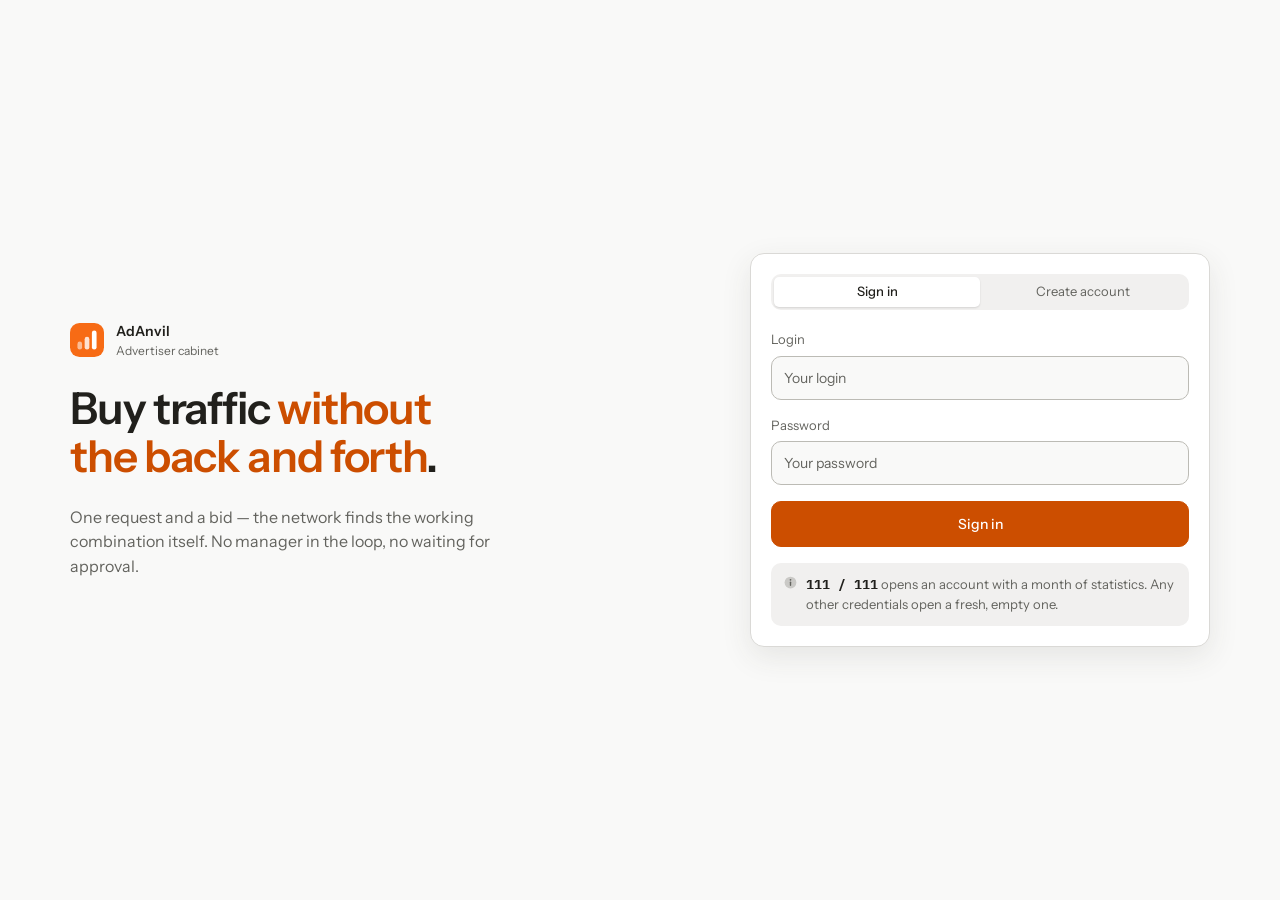
==== index.html @ 95607983 "Stop stored state from swallowing newly added fields The name inputs rendered the literal string "un" ====
<!doctype html>
<html lang="en">
<head>
  <meta charset="utf-8">
  <meta name="viewport" content="width=device-width, initial-scale=1">
  <title>AdAnvil — Advertiser Dashboard</title>
  <meta name="description" content="AdAnvil advertiser dashboard — campaigns, statistics and placements in one place.">
  <link rel="icon" href="favicon.svg?v=3" type="image/svg+xml">
  <meta name="theme-color" content="#f76b15">
  <meta property="og:type" content="website">
  <meta property="og:title" content="AdAnvil — Advertiser">
  <meta property="og:description" content="One request, the whole network: campaigns, statistics and placements in one cabinet.">
  <meta property="og:url" content="https://hakonprogram.github.io/new-network-cabinet/">
  <meta name="twitter:card" content="summary">
  <link rel="preconnect" href="https://fonts.googleapis.com">
  <link rel="preconnect" href="https://fonts.gstatic.com" crossorigin>
  <link rel="stylesheet" href="https://fonts.googleapis.com/css2?family=Instrument+Sans:wght@400;500;600;700&family=IBM+Plex+Mono:wght@400;500&display=swap">
  <link rel="stylesheet" href="styles.css?v=57">
<script>
    /* Тема до первой отрисовки, чтобы не мигало. */
    (function () {
      var t = null;
      try { t = localStorage.getItem('nn-theme'); } catch (e) {}
      if (!t) t = window.matchMedia('(prefers-color-scheme: light)').matches ? 'light' : 'dark';
      document.documentElement.setAttribute('data-theme', t);
    })();
  </script>
</head>
<body>
  <div id="app" class="app"></div>
  <div class="toasts" id="toasts"></div>

  <script src="js/ui.js?v=57"></script>
  <script src="js/data.js?v=57"></script>
  <script src="js/store.js?v=57"></script>
  <script src="js/api.js?v=57"></script>
  <script src="js/screens/auth.js?v=57"></script>
  <script src="js/screens/welcome.js?v=57"></script>
  <script src="js/screens/campaigns.js?v=57"></script>
  <script src="js/screens/new-campaign.js?v=57"></script>
  <script src="js/screens/stats.js?v=57"></script>
  <script src="js/screens/zones.js?v=57"></script>
  <script src="js/screens/volumes.js?v=57"></script>
  <script src="js/screens/payments.js?v=57"></script>
  <script src="js/screens/profile.js?v=57"></script>
  <script src="js/screens/postback.js?v=57"></script>
  <script src="js/screens/notifications.js?v=57"></script>
  <script src="js/app.js?v=57"></script>
</body>
</html>
---- styles.css ----
/* ═══════════════════════════════════════════════════════════
   AdAnvil — advertiser console
   Design tokens: одна шкала кегля, один шаг отступов, две темы.
   Правила: без капса, без разрядки, цифры табличные в том же
   шрифте, что и текст; моноширинный — только для ID и кода.
   ═══════════════════════════════════════════════════════════ */

:root {
  /* тип: 6 ступеней, ничего между */
  --fs-1:12px; --fs-2:13px; --fs-3:14px; --fs-4:16px; --fs-5:20px; --fs-6:28px;
  --lh-tight:1.25; --lh:1.5;
  /* отступы: шаг 4 */
  --s1:4px; --s2:8px; --s3:12px; --s4:16px; --s5:20px; --s6:24px; --s7:32px; --s8:40px;
  --r:14px; --r-sm:10px;
  --sans:"Instrument Sans",-apple-system,BlinkMacSystemFont,"Segoe UI",Roboto,sans-serif;
  --mono:"IBM Plex Mono",ui-monospace,Menlo,monospace;
  --ctrl:38px; --ctrl-lg:44px; --row:58px;
}

/* ── тёмная тема (по умолчанию) ── */
:root, :root[data-theme="dark"] {
  --bg:#111110; --surface:#191918; --surface-2:#222221; --surface-3:#2a2a28;
  --border:#3b3a37; --border-strong:#62605b;
  --text:#eeeeec; --text-2:#b5b3ad; --text-3:#b5b3ad;
  --accent:#ffa057; --accent-hover:#ffe0c2; --accent-soft:#331e0b; --accent-line:#7e451d;
  --accent-solid:#f76b15; --on-accent:#111110;
  --pos:#71d083; --neg:#ff9592; --warn:#ffca16; --info:#70b8ff;
  --pos-soft:#1b2a1e; --neg-soft:#3b1219; --warn-soft:#302008;
  --shadow:0 10px 30px rgba(0,0,0,0.45);
  color-scheme: dark;
}
/* ── светлая тема ── */
:root[data-theme="light"] {
  --bg:#f9f9f8; --surface:#ffffff; --surface-2:#f1f0ef; --surface-3:#e9e8e6;
  --border:#dad9d6; --border-strong:#bcbbb5;
  --text:#21201c; --text-2:#63635e; --text-3:#63635e;
  --accent:#cc4e00; --accent-hover:#582d1d; --accent-soft:#ffefd6; --accent-line:#f5ae73;
  --accent-solid:#f76b15; --on-accent:#ffffff;
  --pos:#2a7e3b; --neg:#ce2c31; --warn:#ab6400; --info:#0d74ce;
  --pos-soft:#e9f6e9; --neg-soft:#feebec; --warn-soft:#fff7c2;
  --shadow:0 10px 30px rgba(60,56,48,0.10);
  color-scheme: light;
}

* { box-sizing:border-box; }
html, body { height:100%; }
body { margin:0; background:var(--bg); color:var(--text); font-family:var(--sans);
  font-size:var(--fs-3); line-height:var(--lh); -webkit-font-smoothing:antialiased; }
a { color:var(--accent); text-decoration:none; }
a:hover { color:var(--accent-hover); }
button, input, textarea { font-family:inherit; font-size:inherit; }
/* цифры — тем же шрифтом, только табличные: строки не «прыгают» */
.num, .cell, .stat .v, .kpi-val, .bal-val, .hero-v, .chart-tot, .term-v, .seg-n, .th, .mprice b {
  font-variant-numeric:tabular-nums; }
.mono { font-family:var(--mono); font-size:0.95em; }
.muted { color:var(--text-3); }
.w { font-weight:600; }
.r { text-align:right; }
::-webkit-scrollbar { width:10px; height:10px; }
::-webkit-scrollbar-thumb { background:var(--border-strong); border-radius:5px; }
::-webkit-scrollbar-track { background:transparent; }
::selection { background:var(--accent-soft); }

/* ── каркас ── */
.app { display:flex; min-height:100vh; }
.side { width:224px; flex:0 0 224px; background:var(--surface); border-right:1px solid var(--border);
  padding:var(--s5) 0; }
.side-inner { position:sticky; top:var(--s5); display:flex; flex-direction:column; gap:var(--s6); }
.brand { display:flex; align-items:center; gap:var(--s3); padding:0 var(--s5); cursor:pointer; }
.brand-name { font-size:var(--fs-3); font-weight:600; }
.brand-sub { font-size:var(--fs-1); color:var(--text-3); }
.nav { display:flex; flex-direction:column; gap:2px; padding:0 var(--s3); }
.nav-cap { font-size:var(--fs-1); color:var(--text-3); padding:var(--s3) var(--s2) var(--s1); }
.nav-i { display:flex; align-items:center; gap:var(--s3); padding:var(--s2) var(--s2); border-radius:var(--r-sm);
  color:var(--text-2); cursor:pointer; }
.nav-i:hover { background:var(--surface-2); color:var(--text); }
.nav-i.on { background:var(--accent-soft); color:var(--accent); font-weight:500; }
.nav-i.on svg { color:var(--accent); }
.nav-badge { margin-left:auto; font-size:var(--fs-1); color:var(--text-3); font-variant-numeric:tabular-nums; }
.nav-badge.hot { color:var(--on-accent); background:var(--accent); border-radius:10px; padding:1px 7px; font-weight:500; }
.acct { display:flex; align-items:center; gap:var(--s3); margin:0 var(--s3); padding:var(--s2);
  border-radius:var(--r-sm); cursor:pointer; }
.acct:hover { background:var(--surface-2); }
.avatar { width:30px; height:30px; border-radius:var(--r-sm); background:var(--accent);
  display:flex; align-items:center; justify-content:center; font-size:var(--fs-2); font-weight:600; color:var(--on-accent); }
.cid { font-size:var(--fs-1); color:var(--text-3); }

.main { flex:1; min-width:0; display:flex; flex-direction:column; }
.topbar { height:60px; flex:0 0 60px; border-bottom:1px solid var(--border); display:flex; align-items:center;
  gap:var(--s4); padding:0 var(--s6); background:var(--bg); position:sticky; top:0; z-index:20; }
.crumbs { display:flex; align-items:center; gap:var(--s2); color:var(--text-3); }
.crumbs b { color:var(--text); font-weight:500; }
.crumbs .lnk { cursor:pointer; }
.crumbs .lnk:hover { color:var(--text-2); }
.balance { margin-left:auto; display:flex; align-items:center; gap:var(--s4); }
.bal-lab { font-size:var(--fs-1); color:var(--text-3); }
.bal-val { font-size:var(--fs-4); font-weight:500; }
.icon-btn { width:34px; height:34px; display:flex; align-items:center; justify-content:center;
  border-radius:var(--r-sm); color:var(--text-3); cursor:pointer; position:relative; }
.icon-btn:hover { color:var(--text); background:var(--surface-2); }
.bell-dot { position:absolute; top:7px; right:8px; width:6px; height:6px; border-radius:50%; background:var(--accent); }

.page { padding:var(--s6) var(--s6) var(--s8); display:flex; flex-direction:column; gap:var(--s6); max-width:1560px; }
.h1 { font-size:var(--fs-6); font-weight:600; letter-spacing:-0.02em; line-height:var(--lh-tight); margin:0; }
.sub { color:var(--text-3); font-size:var(--fs-2); margin:var(--s1) 0 0; max-width:78ch; }
.head { display:flex; align-items:center; gap:var(--s4); flex-wrap:wrap; }

/* ── кнопки ── */
.btn { display:inline-flex; align-items:center; justify-content:center; gap:var(--s2); height:var(--ctrl);
  padding:0 var(--s4); border-radius:var(--r-sm); font-size:var(--fs-2); font-weight:500; cursor:pointer;
  white-space:nowrap; border:1px solid var(--border-strong); background:var(--surface); color:var(--text); }
.btn:hover { background:var(--surface-2); }
.btn:active { background:var(--surface-3); }
.btn-pri { background:var(--accent); color:var(--on-accent); border-color:var(--accent); }
.btn-pri:hover { background:var(--accent-hover); border-color:var(--accent-hover); }
.btn-ghost { border-color:transparent; background:transparent; color:var(--text-2); }
.btn-ghost:hover { color:var(--text); background:var(--surface-2); }
.btn-sm { height:32px; padding:0 var(--s3); }
.btn-xs { height:28px; padding:0 10px; font-size:var(--fs-1); }
.btn-lg { height:var(--ctrl-lg); padding:0 var(--s5); font-size:var(--fs-3); }
.btn-danger:hover { border-color:var(--neg); color:var(--neg); background:var(--neg-soft); }
.btn-up:hover { border-color:var(--accent); color:var(--accent); background:var(--accent-soft); }
.btn-up.on { border-color:var(--accent); color:var(--accent); background:var(--accent-soft); }
.act { width:30px; height:30px; flex:0 0 30px; border-radius:var(--r-sm); display:flex; align-items:center;
  justify-content:center; cursor:pointer; color:var(--text-2); background:var(--surface-2);
  border:1px solid var(--border); }
.act:hover { color:var(--text); background:var(--surface-3); border-color:var(--border-strong); }
.act-run { color:var(--pos); background:var(--pos-soft); border-color:var(--pos); }
.act-run:hover { color:var(--pos); background:var(--pos-soft); border-color:var(--pos); filter:brightness(1.12); }
.act-stop { color:var(--neg); background:var(--neg-soft); border-color:var(--neg); }
.act-stop:hover { color:var(--neg); background:var(--neg-soft); border-color:var(--neg); filter:brightness(1.12); }
.act-chart:hover { color:var(--accent); background:var(--accent-soft); border-color:var(--accent); }
.act-off { opacity:0.4; cursor:default; }
.act-off:hover { color:var(--text-2); background:var(--surface-2); border-color:var(--border); }
.acts { display:flex; gap:var(--s1); justify-content:flex-end; flex:0 0 auto; }

/* ── карточки и поля ── */
.card { background:var(--surface); border:1px solid var(--border); border-radius:var(--r); }
.card-h { display:flex; align-items:center; gap:var(--s3); padding:var(--s4) var(--s5); border-bottom:1px solid var(--border); }
.card-n { font-size:var(--fs-2); color:var(--text-3); font-variant-numeric:tabular-nums; }
.card-t { font-size:var(--fs-4); font-weight:600; }
.card-s { font-size:var(--fs-2); color:var(--text-3); margin-left:auto; }
.card-b { padding:var(--s5); display:flex; flex-direction:column; gap:var(--s6); }

.field { display:flex; flex-direction:column; gap:var(--s2); min-width:0; }
.lab { font-size:var(--fs-2); font-weight:500; color:var(--text-2); }
.hint { font-size:var(--fs-1); color:var(--text-3); line-height:var(--lh); }
.inp { height:var(--ctrl-lg); padding:0 var(--s3); background:var(--bg); border:1px solid var(--border-strong);
  border-radius:var(--r-sm); color:var(--text); outline:none; width:100%; }
.inp:hover { border-color:var(--text-3); }
.inp:focus { border-color:var(--accent); box-shadow:0 0 0 3px var(--accent-soft); }
.inp[readonly] { color:var(--text-2); background:var(--surface-2); }
.inp::placeholder { color:var(--text-3); }
textarea.inp { height:auto; padding:10px var(--s3); resize:vertical; }
.inp-mono { font-family:var(--mono); font-size:var(--fs-2); }
.inp.num { font-variant-numeric:tabular-nums; }
.sel { height:var(--ctrl-lg); padding:0 var(--s3); background:var(--bg); border:1px solid var(--border-strong);
  border-radius:var(--r-sm); display:flex; align-items:center; justify-content:space-between; gap:var(--s2);
  color:var(--text); cursor:pointer; }
.sel:hover { border-color:var(--text-3); }
.sel .ph { color:var(--text-3); }
.g2 { display:grid; grid-template-columns:repeat(2,minmax(0,1fr)); gap:var(--s5); }
.g3 { display:grid; grid-template-columns:repeat(3,minmax(0,1fr)); gap:var(--s5); }
.g4 { display:grid; grid-template-columns:repeat(4,minmax(0,1fr)); gap:var(--s5); }
.with-btn { display:flex; gap:var(--s2); }

/* ── переключатели ── */
.segs { display:inline-flex; padding:3px; background:var(--surface-2); border-radius:var(--r-sm); }
.seg { display:flex; align-items:center; gap:var(--s2); height:30px; padding:0 var(--s3); border-radius:5px;
  white-space:nowrap; flex:0 0 auto;
  color:var(--text-3); font-size:var(--fs-2); cursor:pointer; }
.seg:hover { color:var(--text); }
.seg.on { color:var(--text); background:var(--surface); font-weight:500; box-shadow:0 1px 2px rgba(0,0,0,0.12); }
.seg-n { font-size:var(--fs-1); color:var(--text-3); }
.seg.on .seg-n { color:var(--accent); }
.seg2 { display:inline-flex; padding:3px; background:var(--surface-2); border-radius:var(--r-sm); }
.seg2 > div { height:32px; padding:0 var(--s3); display:flex; align-items:center; border-radius:5px;
  cursor:pointer; font-size:var(--fs-2); color:var(--text-3); }
.seg2 > div:hover { color:var(--text); }
.seg2 > div.on { background:var(--surface); color:var(--text); font-weight:500; box-shadow:0 1px 2px rgba(0,0,0,0.12); }
.opts { display:flex; gap:var(--s2); flex-wrap:wrap; }
.opt { height:var(--ctrl); padding:0 var(--s3); display:flex; align-items:center; gap:var(--s2);
  border-radius:var(--r-sm); cursor:pointer; border:1px solid var(--border-strong); background:var(--surface);
  color:var(--text-2); font-size:var(--fs-2); }
.opt:hover { color:var(--text); border-color:var(--text-3); }
.opt.on { background:var(--accent-soft); border-color:var(--accent); color:var(--accent); font-weight:500; }
.chips { display:flex; gap:var(--s2); flex-wrap:wrap; }
.chip { height:32px; padding:0 var(--s3); display:flex; align-items:center; border-radius:var(--r-sm);
  cursor:pointer; border:1px solid transparent; color:var(--text-3); font-size:var(--fs-2); }
.chip:hover { color:var(--text); background:var(--surface-2); }
.chip.on { background:var(--accent-soft); color:var(--accent); font-weight:500; }
.sw { width:38px; height:22px; border-radius:11px; background:var(--surface-3); position:relative;
  cursor:pointer; flex:0 0 38px; }
.sw i { position:absolute; top:3px; left:3px; width:16px; height:16px; border-radius:50%;
  background:var(--text-3); display:block; transition:left .12s, background .12s; }
.sw.on { background:var(--accent); }
.sw.on i { left:19px; background:var(--on-accent); }
.radio { width:16px; height:16px; flex:0 0 16px; border-radius:50%; border:1.5px solid var(--border-strong);
  display:flex; align-items:center; justify-content:center; }
.radio i { width:8px; height:8px; border-radius:50%; background:transparent; display:block; }
.mrow.on .radio, .meth-c.on .radio { border-color:var(--accent); }
.mrow.on .radio i, .meth-c.on .radio i { background:var(--accent); }
.box { width:16px; height:16px; border-radius:4px; border:1.5px solid var(--border-strong); cursor:pointer; flex:0 0 16px; }
.box:hover { border-color:var(--text-3); }
.box.on { background:var(--accent); border-color:var(--accent); position:relative; }
.box.on::after { content:''; position:absolute; left:4.5px; top:1px; width:4px; height:8px;
  border:solid var(--on-accent); border-width:0 2px 2px 0; transform:rotate(45deg); }

/* ── метки ── */
.tag { display:inline-flex; align-items:center; height:20px; padding:0 var(--s2); border-radius:4px;
  font-size:var(--fs-1); border:1px solid var(--border); color:var(--text-3); }
.tag-18 { color:var(--neg); border-color:var(--neg); }
.model { font-size:var(--fs-2); color:var(--text-2); }
.pill { display:inline-flex; align-items:center; gap:var(--s2); font-size:var(--fs-2); color:var(--text-2); }
.pill::before { content:''; width:6px; height:6px; border-radius:50%; background:currentColor; }
.pill-ok { color:var(--pos); }
.pill-wait { color:var(--warn); }
.pill-bad { color:var(--neg); }
.dot { width:6px; height:6px; border-radius:50%; flex:0 0 6px; display:inline-block; margin-right:var(--s2); }
.dot.pulse { animation:pulse 1.5s ease-in-out infinite; }
@keyframes pulse { 0%,100% { opacity:1; } 50% { opacity:0.35; } }
.status { display:flex; align-items:center; gap:var(--s2); font-size:var(--fs-2); }

/* ── показатели ── */
.stats { display:grid; gap:1px; background:var(--border); border:1px solid var(--border);
  border-radius:var(--r); overflow:hidden; grid-template-columns:repeat(5,minmax(0,1fr)); }
.stats.s4 { grid-template-columns:repeat(4,minmax(0,1fr)); }
.stats.s6 { grid-template-columns:repeat(6,minmax(0,1fr)); }
.stat { background:var(--surface); padding:var(--s4) var(--s5); display:flex; flex-direction:column; gap:var(--s1); }
.stat .k { font-size:var(--fs-2); color:var(--text-3); }
.stat .v { font-size:var(--fs-5); font-weight:600; line-height:var(--lh-tight); }
.stat .d { font-size:var(--fs-1); color:var(--text-3); }
.delta { display:inline-flex; align-items:center; gap:var(--s1); font-size:var(--fs-1); }
.kpis { display:grid; gap:1px; grid-template-columns:repeat(4,minmax(0,1fr)); background:var(--border);
  border:1px solid var(--border); border-radius:var(--r); overflow:hidden; }
.kpis.k5 { grid-template-columns:repeat(5,minmax(0,1fr)); }
.kpis.k6 { grid-template-columns:repeat(6,minmax(0,1fr)); }
.kpi { background:var(--surface); padding:var(--s4) var(--s5); display:flex; flex-direction:column; gap:var(--s1); }
.kpi-lab { font-size:var(--fs-2); color:var(--text-3); }
.kpi-val { font-size:var(--fs-5); font-weight:600; line-height:var(--lh-tight); }
.kpi.tight .kpi-val { font-size:var(--fs-5); }

/* ── таблицы ── */
.table { border:1px solid var(--border); border-radius:var(--r); background:var(--surface); overflow:hidden; }
.table-scroll { overflow-x:auto; }
.tr { display:grid; gap:var(--s3); align-items:center; padding:0 var(--s4); }
.thead { height:44px; border-bottom:1px solid var(--border); background:var(--surface-2); }
.th { font-size:var(--fs-2); color:var(--text-3); font-weight:400; }
.row { min-height:var(--row); border-bottom:1px solid var(--border); }
.row:last-of-type { border-bottom:none; }
.row:hover { background:var(--surface-2); }
.row.clickable { cursor:pointer; }
.row.off .cell, .row.off .cname { color:var(--text-3); }
.row.blocked { background:linear-gradient(var(--neg-soft),var(--neg-soft)) var(--surface); }
.tr.totals { min-height:44px; border-bottom:1px solid var(--border); background:var(--surface-2); }
.tr.totals .cell { color:var(--text); font-weight:600; }
.tot-lab { font-size:var(--fs-2); color:var(--text-2); font-weight:500; }
.cell { font-size:var(--fs-2); }
.cname { font-size:var(--fs-3); font-weight:500; white-space:nowrap; overflow:hidden; text-overflow:ellipsis; }
.cmeta { display:flex; align-items:center; gap:var(--s2); margin-top:3px; }
.foot { display:flex; align-items:center; gap:var(--s3); padding:var(--s3) var(--s4); color:var(--text-3);
  font-size:var(--fs-1); border-top:1px solid var(--border); }
.empty { padding:56px; text-align:center; color:var(--text-3); }
.bar { height:6px; border-radius:3px; background:var(--surface-3); overflow:hidden; }
.bar i { display:block; height:100%; background:var(--accent); }

/* ── графики ── */
.charts { display:grid; grid-template-columns:repeat(2,minmax(0,1fr)); gap:1px; background:var(--border);
  border:1px solid var(--border); border-radius:var(--r); overflow:hidden; }
.chart { background:var(--surface); padding:var(--s4) var(--s5) var(--s3); }
.chart-h { display:flex; align-items:baseline; gap:var(--s3); margin-bottom:var(--s4); }
.chart-t { font-size:var(--fs-3); font-weight:500; }
.chart-s { font-size:var(--fs-1); color:var(--text-3); }
.chart-tot { margin-left:auto; font-size:var(--fs-3); font-weight:600; }
.plot { position:relative; }
.tip { position:absolute; pointer-events:none; background:var(--surface); border:1px solid var(--border-strong);
  border-radius:var(--r-sm); padding:var(--s2) var(--s3); box-shadow:var(--shadow); transform:translate(-50%,-100%);
  white-space:nowrap; opacity:0; transition:opacity .08s linear; }
.tip-d { font-size:var(--fs-1); color:var(--text-3); }
.tip-v { font-size:var(--fs-2); font-weight:600; font-variant-numeric:tabular-nums; margin-top:2px; }
.hero { display:flex; align-items:flex-end; gap:var(--s7); flex-wrap:wrap; }
.hero-v { font-size:var(--fs-6); font-weight:600; line-height:var(--lh-tight); }
.hero-l { font-size:var(--fs-2); color:var(--text-3); }

/* ── создание кампании ── */
.mrow { display:flex; align-items:center; gap:var(--s3); padding:var(--s3) var(--s4); border:1px solid var(--border);
  border-radius:var(--r-sm); cursor:pointer; }
.mrow:hover { border-color:var(--border-strong); background:var(--surface-2); }
.mrow.on { border-color:var(--accent); background:var(--accent-soft); }
.mname { font-size:var(--fs-3); font-weight:500; }
.mtag { font-size:var(--fs-1); padding:2px var(--s2); border-radius:4px; border:1px solid var(--border); color:var(--text-3); }
.mdesc { font-size:var(--fs-2); color:var(--text-3); margin-top:3px; }
.mprice { margin-left:auto; text-align:right; flex:0 0 auto; }
.mprice b { font-size:var(--fs-3); font-weight:600; }
.mprice span { display:block; font-size:var(--fs-1); color:var(--text-3); margin-top:2px; }
.rate-h, .rate-r { display:grid; grid-template-columns:minmax(0,1fr) 150px 150px 36px; gap:var(--s3); align-items:start; }
.rate-h { align-items:center; }
.geo-cell { display:flex; flex-wrap:wrap; gap:var(--s2); align-items:center; min-height:var(--ctrl-lg);
  padding:5px var(--s2) 5px var(--s2); border:1px solid var(--border-strong); border-radius:var(--r-sm); }
.geo-tag { display:inline-flex; align-items:center; gap:6px; height:26px; padding:0 var(--s2);
  border-radius:4px; background:var(--surface-2); font-size:var(--fs-2); }
.geo-tag .x { cursor:pointer; display:flex; color:var(--text-3); }
.geo-tag .x:hover { color:var(--neg); }
.rate-r .inp { height:var(--ctrl-lg); }
.geo-chip { height:var(--ctrl-lg); padding:0 var(--s3); display:flex; align-items:center; gap:var(--s2);
  border-radius:var(--r-sm); border:1px solid var(--border-strong); }
.geo-x { margin-left:auto; color:var(--text-3); cursor:pointer; display:flex; }
.geo-x:hover { color:var(--neg); }
.del { width:36px; height:36px; border-radius:var(--r-sm); display:flex; align-items:center; justify-content:center;
  color:var(--text-3); cursor:pointer; }
.del:hover { color:var(--neg); background:var(--neg-soft); }
.minbid { display:inline-flex; align-items:center; gap:var(--s2); font-size:var(--fs-2); color:var(--text-3); }
.grid-h { display:grid; grid-template-columns:36px repeat(24, minmax(0,1fr)); gap:3px; margin-bottom:var(--s1); }
.grid-r { display:grid; grid-template-columns:36px repeat(24, minmax(0,1fr)); gap:3px; margin-bottom:3px; align-items:center; }
.hh { font-size:10px; color:var(--text-3); text-align:center; font-variant-numeric:tabular-nums; }
.dd { font-size:var(--fs-1); color:var(--text-3); }
.cellh { height:20px; border-radius:3px; cursor:pointer; background:var(--surface-3); }
.cellh.on { background:var(--accent-soft); }
.cellh.on.peak { background:var(--accent); }
.cellh:hover { outline:2px solid var(--accent); }
.tok { display:inline-flex; align-items:center; gap:var(--s2); height:32px; padding:0 var(--s3);
  border-radius:var(--r-sm); border:1px solid var(--border); color:var(--text-3); font-family:var(--mono);
  font-size:var(--fs-1); cursor:pointer; }
.tok:hover { color:var(--accent); border-color:var(--accent); background:var(--accent-soft); }
.check { display:flex; align-items:center; gap:var(--s3); padding:var(--s3) 0; border-bottom:1px solid var(--border); }
.check:last-child { border-bottom:none; }
.check-ic { width:20px; height:20px; flex:0 0 20px; display:flex; align-items:center; justify-content:center; color:var(--pos); }
.check-ic.pending { color:var(--text-3); }
.check-t { font-size:var(--fs-2); }
.check-r { margin-left:auto; font-size:var(--fs-2); color:var(--text-3); }
.bar-row { display:flex; align-items:center; gap:var(--s3); padding:var(--s4) var(--s5);
  border-top:1px solid var(--border); flex-wrap:wrap; }
.sumline { display:flex; align-items:baseline; gap:var(--s2); font-size:var(--fs-2); color:var(--text-3); flex-wrap:wrap; }
.sumline b { color:var(--text); font-weight:500; }
.picker { flex:1 1 480px; min-width:440px; border:1px solid var(--border-strong); border-radius:var(--r);
  background:var(--surface); overflow:hidden; }
.picker-h { display:flex; align-items:center; gap:var(--s2); padding:var(--s2) var(--s3); border-bottom:1px solid var(--border); }
.search-in { flex:1; display:flex; align-items:center; gap:var(--s2); height:32px; padding:0 var(--s2);
  background:var(--bg); border:1px solid var(--border); border-radius:var(--r-sm); color:var(--text-3); }
.search-in .inp { height:30px; border:none; background:transparent; padding:0; }
.search-in .inp:focus { box-shadow:none; }
.picker-b { display:flex; flex-wrap:wrap; gap:var(--s2); padding:var(--s3); max-height:240px; overflow-y:auto; }
.picker-b .opt { height:32px; }
.picker-f { display:flex; align-items:center; gap:var(--s3); padding:var(--s2) var(--s3); border-top:1px solid var(--border); }

/* ── платежи, профиль, постбек, уведомления ── */
.pay-grid { display:grid; grid-template-columns:minmax(0,1fr) 320px; gap:var(--s7); align-items:start; }
.meth { display:grid; grid-template-columns:repeat(2,minmax(0,1fr)); gap:var(--s3); }
.meth-c { display:flex; align-items:flex-start; gap:var(--s3); padding:var(--s4); border:1px solid var(--border);
  border-radius:var(--r-sm); cursor:pointer; }
.meth-c:hover { border-color:var(--border-strong); background:var(--surface-2); }
.meth-c.on { border-color:var(--accent); background:var(--accent-soft); }
.meth-n { font-size:var(--fs-3); font-weight:500; }
.meth-d { font-size:var(--fs-2); color:var(--text-3); margin-top:3px; }
.terms { display:flex; flex-direction:column; }
.term { display:flex; align-items:baseline; gap:var(--s3); padding:10px 0; border-bottom:1px solid var(--border); }
.term:last-child { border-bottom:none; }
.term-k { font-size:var(--fs-2); color:var(--text-3); }
.term-v { font-size:var(--fs-2); margin-left:auto; text-align:right; }
.total { display:flex; align-items:flex-end; gap:var(--s4); padding:var(--s4) 0 0; border-top:1px solid var(--border); flex-wrap:wrap; }
.prof { display:grid; grid-template-columns:240px minmax(0,1fr); }
.prof-nav { border-right:1px solid var(--border); padding:var(--s3); display:flex; flex-direction:column; gap:2px; }
.pn { display:flex; align-items:center; gap:var(--s3); padding:10px var(--s3); border-radius:var(--r-sm);
  cursor:pointer; color:var(--text-2); font-size:var(--fs-2); }
.pn:hover { background:var(--surface-2); color:var(--text); }
.pn.on { background:var(--accent-soft); color:var(--accent); font-weight:500; }
.pn.on svg { color:var(--accent); }
.pn-b { margin-left:auto; font-size:var(--fs-1); color:var(--text-3); }
.prof-b { padding:var(--s5); display:flex; flex-direction:column; gap:var(--s6); }
.doc { display:flex; align-items:center; gap:var(--s4); padding:var(--s3) 0; border-bottom:1px solid var(--border); flex-wrap:wrap; }
.doc:last-child { border-bottom:none; }
.doc-ic { width:32px; height:32px; flex:0 0 32px; border-radius:var(--r-sm); border:1px solid var(--border);
  display:flex; align-items:center; justify-content:center; color:var(--text-3); }
.doc-n { font-size:var(--fs-3); font-weight:500; }
.doc-d { font-size:var(--fs-2); color:var(--text-3); margin-top:3px; }
.rule { display:flex; align-items:center; gap:var(--s2); font-size:var(--fs-2); color:var(--text-3); }
.pb { display:grid; grid-template-columns:minmax(0,1fr) minmax(0,1fr); gap:var(--s7); align-items:start; }
.step { display:flex; gap:var(--s3); }
.step-n { width:22px; flex:0 0 22px; font-size:var(--fs-2); color:var(--text-3); font-variant-numeric:tabular-nums; }
.step-t { font-size:var(--fs-2); color:var(--text-2); line-height:1.6; min-width:0; }
.step-t b { color:var(--text); font-weight:500; }
.code { display:block; padding:10px var(--s3); border-radius:var(--r-sm); background:var(--bg);
  border:1px solid var(--border); font-family:var(--mono); font-size:var(--fs-1); color:var(--text-2);
  overflow-x:auto; white-space:nowrap; margin-top:var(--s2); }
.ping { display:flex; align-items:center; gap:var(--s3); padding:var(--s4) 0 0; border-top:1px solid var(--border); flex-wrap:wrap; }
.ping-ic { width:30px; height:30px; flex:0 0 30px; border-radius:var(--r-sm); color:var(--pos);
  display:flex; align-items:center; justify-content:center; background:var(--pos-soft); }
.nt { display:grid; grid-template-columns:minmax(0,1fr) 320px; gap:var(--s7); align-items:start; }
.item { display:flex; gap:var(--s3); padding:var(--s4); border-bottom:1px solid var(--border); cursor:pointer; }
.item:last-of-type { border-bottom:none; }
.item:hover { background:var(--surface-2); }
.item.new { background:var(--accent-soft); }
.it-ic { width:30px; height:30px; flex:0 0 30px; border-radius:var(--r-sm); display:flex; align-items:center;
  justify-content:center; border:1px solid var(--border); }
.it-t { font-size:var(--fs-3); font-weight:500; }
.it-d { font-size:var(--fs-2); color:var(--text-3); margin-top:var(--s1); }
.it-m { font-size:var(--fs-1); color:var(--text-3); margin-top:var(--s2); }
.it-new { width:6px; height:6px; border-radius:50%; background:var(--accent); flex:0 0 6px; margin-top:9px; }
.swr { display:flex; align-items:center; gap:var(--s3); padding:10px 0; border-bottom:1px solid var(--border); }
.swr:last-child { border-bottom:none; }
.swr-t { font-size:var(--fs-2); }
.swr-d { font-size:var(--fs-1); color:var(--text-3); margin-top:2px; }
.grp { display:flex; align-items:center; gap:var(--s4); padding:var(--s3) 0; border-bottom:1px solid var(--border); flex-wrap:wrap; }
.grp-ic { width:32px; height:32px; flex:0 0 32px; border-radius:var(--r-sm); border:1px solid var(--border);
  color:var(--text-3); display:flex; align-items:center; justify-content:center; }
.grp-n { font-size:var(--fs-3); font-weight:500; }
.grp-d { font-size:var(--fs-2); color:var(--text-3); margin-top:3px; }
.note { display:flex; gap:var(--s3); padding:var(--s3) var(--s4); border-radius:var(--r-sm);
  background:var(--surface-2); }
.note p { margin:0; font-size:var(--fs-2); color:var(--text-3); line-height:1.6; }
.note b { color:var(--text-2); font-weight:500; }
.preset { border:1px solid var(--border); border-radius:var(--r-sm); }
.preset.open { border-color:var(--border-strong); }
.preset-h { display:flex; align-items:center; gap:var(--s3); padding:var(--s3) var(--s4); cursor:pointer; flex-wrap:wrap; }
.preset-h:hover { background:var(--surface-2); }
.preset-n { font-size:var(--fs-3); font-weight:500; }
.preset-d { font-size:var(--fs-2); color:var(--text-3); margin-top:3px; }
.preset-b { padding:0 var(--s4) var(--s4); display:flex; flex-direction:column; gap:var(--s4); }
.zchip { display:inline-flex; align-items:center; gap:var(--s2); height:26px; padding:0 var(--s2);
  border-radius:4px; border:1px solid var(--border); font-family:var(--mono); font-size:var(--fs-1); color:var(--text-3); }
.zchip .x { cursor:pointer; display:flex; }
.zchip .x:hover { color:var(--neg); }
.bulk { position:sticky; top:68px; z-index:15; display:flex; align-items:center; gap:var(--s2);
  padding:10px var(--s4); border-radius:var(--r-sm); background:var(--surface); border:1px solid var(--accent);
  box-shadow:var(--shadow); flex-wrap:wrap; }
.bulk-n { font-size:var(--fs-2); font-weight:600; color:var(--accent); }
.scope { display:inline-flex; align-items:center; gap:var(--s2); height:32px; padding:0 var(--s2) 0 var(--s3);
  border-radius:var(--r-sm); border:1px solid var(--accent); background:var(--accent-soft);
  font-size:var(--fs-2); color:var(--accent); }
.scope .x { display:flex; cursor:pointer; padding:2px; }

/* ── тосты ── */
.toasts { position:fixed; right:var(--s6); bottom:var(--s6); display:flex; flex-direction:column; gap:var(--s2); z-index:100; }
.toast { display:flex; align-items:center; gap:var(--s3); padding:var(--s3) var(--s4); border-radius:var(--r-sm);
  background:var(--surface); border:1px solid var(--border-strong); box-shadow:var(--shadow);
  font-size:var(--fs-2); max-width:420px; animation:slide .16s ease; }
.toast .ic { width:20px; height:20px; flex:0 0 20px; display:flex; align-items:center; justify-content:center; color:var(--pos); }
@keyframes slide { from { opacity:0; transform:translateY(6px); } to { opacity:1; transform:none; } }

/* тональность иконок в ленте уведомлений */
.it-ic.ok { color:var(--pos); background:var(--pos-soft); border-color:transparent; }
.it-ic.warn { color:var(--warn); background:var(--surface-2); border-color:transparent; }
.it-ic.bot { color:var(--accent); background:var(--accent-soft); border-color:transparent; }
.it-ic.money { color:var(--info); background:var(--surface-2); border-color:transparent; }

/* ── плитки выбора ── */
.tiles { display:grid; grid-template-columns:repeat(4,minmax(0,1fr)); gap:var(--s3); }
.tiles.t2 { grid-template-columns:repeat(2,minmax(0,1fr)); }
.tile { border:1px solid var(--border); border-radius:var(--r-sm); padding:var(--s4);
  cursor:pointer; display:flex; flex-direction:column; gap:var(--s2); background:var(--surface); }
.tile:hover { border-color:var(--border-strong); background:var(--surface-2); }
.tile.on { border-color:var(--accent); background:var(--accent-soft); }
.tile-h { display:flex; align-items:center; gap:var(--s2); }
.tile-n { font-size:var(--fs-3); font-weight:500; }
.tile-d { font-size:var(--fs-2); color:var(--text-3); flex:1; line-height:1.45; }
.tile-f { display:flex; align-items:baseline; gap:var(--s2); padding-top:var(--s3); border-top:1px solid var(--border); }
.tile-v { font-size:var(--fs-4); font-weight:600; font-variant-numeric:tabular-nums; }
.tile-m { font-size:var(--fs-1); color:var(--text-3); }
.tile-badge { margin-left:auto; font-size:var(--fs-1); color:var(--text-3); }

/* ── целевая ссылка ── */
.url-field { display:flex; flex-direction:column; gap:var(--s3); padding:var(--s4);
  border:1px solid var(--border); border-radius:var(--r-sm); background:var(--surface-2); }
.url-field .inp { height:44px; font-size:var(--fs-3); background:var(--surface); }

/* выделенная строка */
.row.picked { background:linear-gradient(var(--accent-soft),var(--accent-soft)) var(--surface); }
.row.picked:hover { background:linear-gradient(var(--accent-soft),var(--accent-soft)) var(--surface); }
.btn[disabled] { opacity:0.4; pointer-events:none; }

/* настоящий выпадающий список */
select.sel-inp { appearance:none; -webkit-appearance:none; cursor:pointer; padding-right:34px;
  background-image:linear-gradient(45deg,transparent 50%,currentColor 50%),
    linear-gradient(135deg,currentColor 50%,transparent 50%);
  background-position:calc(100% - 18px) calc(50% + 1px), calc(100% - 13px) calc(50% + 1px);
  background-size:5px 5px, 5px 5px; background-repeat:no-repeat; color:var(--text); }
select.sel-inp option { background:var(--surface); color:var(--text); }

/* ── версии ОС: строка на систему, диапазон «от – до» ── */
.osv { display:flex; flex-direction:column; gap:var(--s2); }
.osv-r { display:grid; grid-template-columns:120px 108px auto 108px minmax(0,1fr) auto;
  align-items:center; gap:var(--s3); padding:var(--s3) var(--s4);
  border:1px solid var(--border); border-radius:var(--r-sm); background:var(--surface-2); }
.osv-n { font-size:var(--fs-3); font-weight:500; }
.osv-r .inp { height:36px; }
.osv-to { font-size:var(--fs-2); color:var(--text-3); }
.osv-s { font-size:var(--fs-2); color:var(--text-2); font-variant-numeric:tabular-nums; }
@media (max-width:860px) {
  .osv-r { grid-template-columns:1fr auto 1fr; grid-template-areas:'n n n' 'f t o' 's s s'; }
  .osv-n { grid-area:n; } .osv-to { grid-area:t; } .osv-s { grid-area:s; }
}

/* ── закреплённые края широкой таблицы: ID слева, управление справа ── */
.row { background:var(--surface); }
.tr .stick { position:sticky; z-index:2; background:inherit; align-self:stretch;
  display:flex; flex-direction:column; justify-content:center; }
/* Поля и зазоры закрашиваем сами, иначе прокручиваемые ячейки видны в щели. */
.tr .stick-l1 { left:0; align-items:flex-start;
  padding:0 var(--s3) 0 var(--s4); margin:0 calc(-1 * var(--s3)) 0 calc(-1 * var(--s4)); }
.tr .stick-l2 { left:52px; }
.tr .stick-r { right:0; flex-direction:row; align-items:center; justify-content:flex-end;
  padding:0 var(--s4) 0 var(--s3); margin:0 calc(-1 * var(--s4)) 0 calc(-1 * var(--s3)); }
.tr .stick-l2::after, .tr .stick-r::before { content:''; position:absolute; top:0; bottom:0;
  width:1px; background:var(--border); }
.tr .stick-l2::after { right:-6px; }
.tr .stick-r::before { left:6px; }
.thead .stick, .tr.totals .stick { background:var(--surface-2); }

/* То же для отчётов: колонку-измерение и колонку управления закрепляем без правки разметки. */
.table.pin .tr > :first-child, .table.pin-end .tr > :last-child {
  position:sticky; z-index:2; background:inherit; align-self:stretch;
  display:flex; flex-direction:column; justify-content:center; }
.table.pin .tr > :first-child { left:0;
  padding:0 var(--s3) 0 var(--s4); margin:0 calc(-1 * var(--s3)) 0 calc(-1 * var(--s4)); }
.table.pin-end .tr > :last-child { right:0;
  flex-direction:row; align-items:center; justify-content:flex-end;
  padding:0 var(--s4) 0 var(--s3); margin:0 calc(-1 * var(--s4)) 0 calc(-1 * var(--s3)); }
.table.pin .tr > :first-child::after, .table.pin-end .tr > :last-child::before {
  content:''; position:absolute; top:0; bottom:0; width:1px; background:var(--border); }
.table.pin .tr > :first-child::after { right:-6px; }
.table.pin-end .tr > :last-child::before { left:6px; }


/* ═══════════════════════════════════════════════════════════
   Адаптив. Ступени: 1240 — тесный десктоп, 1040 — ноутбук,
   900 — меню уезжает в панель, 700 — одна колонка.
   Таблицы никогда не ломаются: они прокручиваются вбок,
   а колонка управления остаётся закреплённой.
   ═══════════════════════════════════════════════════════════ */
.nav-toggle { display:none; }
.scrim { display:none; }
.crumbs { min-width:0; }
.crumbs b { overflow:hidden; text-overflow:ellipsis; white-space:nowrap; }

@media (max-width:1240px) {
  .page { padding:var(--s5) var(--s5) var(--s7); }
  .kpis.k6 { grid-template-columns:repeat(3,minmax(0,1fr)); }
  .tiles { grid-template-columns:repeat(2,minmax(0,1fr)); }
}

@media (max-width:1040px) {
  .g3 { grid-template-columns:repeat(2,minmax(0,1fr)); }
  .kpis, .kpis.k5 { grid-template-columns:repeat(3,minmax(0,1fr)); }
}

@media (max-width:900px) {
  /* Панель сдвигаем координатой, а не transform: так она ведёт себя
     одинаково во всех окружениях, включая встроенные предпросмотры. */
  .side { position:fixed; top:0; bottom:0; left:-280px; z-index:60; width:268px; flex-basis:0;
    overflow-y:auto; transition:left .22s ease; box-shadow:var(--shadow); }
  :root[data-nav="open"] .side { left:0; }
  .side-inner { position:static; }
  :root[data-nav="open"] .scrim { display:block; position:fixed; inset:0; z-index:50;
    background:rgba(0,0,0,0.45); }
  .nav-toggle { display:flex; }
  .topbar { padding:0 var(--s4); gap:var(--s3); }
  .balance { gap:var(--s3); }
  .bal-lab { display:none; }
  .g2, .g3, .two, .pb { grid-template-columns:minmax(0,1fr); }
  .segs { max-width:100%; overflow-x:auto; }
}

@media (max-width:700px) {
  /* Строка «страны — бид — цель» складывается: страны сверху, поля под ними. */
  .rate-h { display:none; }
  .rate-r { grid-template-columns:minmax(0,1fr) minmax(0,1fr) 36px; row-gap:var(--s2); }
  .rate-r > :first-child { grid-column:1 / -1; }
  .page { padding:var(--s4) var(--s4) var(--s7); gap:var(--s5); }
  .h1 { font-size:var(--fs-5); }
  .head { align-items:flex-start; }
  .kpis, .kpis.k5, .kpis.k6 { grid-template-columns:repeat(2,minmax(0,1fr)); }
  .tiles, .tiles.t2 { grid-template-columns:minmax(0,1fr); }
  .card-b, .card-h { padding-left:var(--s4); padding-right:var(--s4); }
  .balance .btn span { display:none; }
  .balance .btn { padding:0 var(--s3); }
}

@media (prefers-reduced-motion: reduce) {
  .side { transition:none; }
}

/* ── панель отчёта ──
   Верхняя строка всегда на виду: период, группировка, кнопки.
   Остальные двенадцать фильтров прячутся за кнопкой Filters,
   а выбранное показывается чипами — форма не заслоняет отчёт. */
.repbar { padding:var(--s4) var(--s5); display:flex; flex-direction:column; gap:var(--s3); }
.repbar-main { display:flex; align-items:center; gap:var(--s4); flex-wrap:wrap; }
.rb-dates { display:flex; align-items:center; gap:var(--s2); }
.rb-dates .inp { width:150px; height:var(--ctrl); }
.rb-dash { color:var(--text-3); }
.rb-group { display:flex; align-items:center; gap:var(--s2); }
.rb-group .inp { height:var(--ctrl); width:150px; }
.rb-lab { font-size:var(--fs-2); color:var(--text-2); white-space:nowrap; }
.rb-acts { margin-left:auto; display:flex; align-items:center; gap:var(--s2); }
.btn.on { border-color:var(--accent); color:var(--accent); background:var(--accent-soft); }

.repbar-chips { display:flex; align-items:center; gap:var(--s2); flex-wrap:wrap;
  padding-top:var(--s3); border-top:1px solid var(--border); }
.fchip { display:inline-flex; align-items:center; gap:6px; font-size:var(--fs-2); color:var(--text-2);
  background:var(--surface-2); border:1px solid var(--border); border-radius:99px; padding:4px 6px 4px 11px; }
.fchip b { color:var(--text); font-weight:500; }
.fchip .x { display:inline-flex; cursor:pointer; color:var(--text-3); padding:2px; border-radius:50%; }
.fchip .x:hover { color:var(--neg); background:var(--neg-soft); }

.repbar-more { padding-top:var(--s4); border-top:1px solid var(--border);
  display:flex; flex-direction:column; gap:var(--s3); }
.filt-grid { display:grid; grid-template-columns:repeat(4,minmax(0,1fr)); gap:var(--s4); }
.filt { display:flex; flex-direction:column; gap:6px; min-width:0; }
.filt .lab { font-size:var(--fs-2); color:var(--text-2); }
@media (max-width:1240px) { .filt-grid { grid-template-columns:repeat(3,minmax(0,1fr)); } }
@media (max-width:900px) {
  .filt-grid { grid-template-columns:repeat(2,minmax(0,1fr)); }
  .rb-acts { margin-left:0; width:100%; }
  .rb-dates .inp, .rb-group .inp { width:auto; flex:1; min-width:0; }
  .rb-dates, .rb-group { width:100%; }
}
@media (max-width:700px) { .filt-grid { grid-template-columns:minmax(0,1fr); } }

/* Крупные плитки и графики на узких экранах перестраиваются в колонки. */
@media (max-width:1040px) {
  .stats.s6 { grid-template-columns:repeat(3,minmax(0,1fr)); }
}
@media (max-width:900px) {
  .charts { grid-template-columns:minmax(0,1fr); }
  .stats.s4 { grid-template-columns:repeat(2,minmax(0,1fr)); }
}
@media (max-width:700px) {
  .stats.s6, .stats.s4 { grid-template-columns:repeat(2,minmax(0,1fr)); }
  .repbar { padding:var(--s4); }
  .rb-acts { flex-wrap:wrap; }
}

/* ── фирменные детали ──
   Иконки залитые: подложка живёт своей прозрачностью, а в активном
   состоянии становится плотнее — элемент читается как включённый. */
.ic { flex:0 0 auto; }
.nav-i.on .ic-b, .btn-pri .ic-b, .act:hover .ic-b { opacity:0.55; }
.brand .mark { border-radius:9px; box-shadow:0 2px 8px rgba(0,0,0,0.18); }

/* Активный пункт меню помечен полосой — меню перестаёт быть плоским списком. */
.nav-i { position:relative; }
.nav-i.on::before { content:''; position:absolute; left:-12px; top:6px; bottom:6px;
  width:3px; border-radius:0 3px 3px 0; background:var(--accent); }

/* Цвет статуса выходит на край строки. */
.row[data-st]::before { content:''; position:absolute; left:0; top:0; bottom:0; width:3px; }
.row[data-st] { position:relative; }
.row[data-st="pos"]::before { background:var(--pos); }
.row[data-st="warn"]::before { background:var(--warn); }
.row[data-st="neg"]::before { background:var(--neg); }
.row[data-st="info"]::before { background:var(--info); }
.row[data-st="muted"]::before { background:var(--border-strong); }

/* Спарклайн прижат к низу карточки метрики. */
/* График не лезет под подпись: она заканчивается там, где он начинается. */
.stat { position:relative; overflow:hidden; padding-bottom:30px; }
.spark { position:absolute; left:0; right:0; bottom:0; width:100%; height:26px; display:block; }
.stat .k, .stat .v, .stat .d { position:relative; z-index:1; }

/* Баланс в шапке — не просто текст, а отдельная поверхность. */
.balance { padding:6px var(--s3) 6px var(--s4); border:1px solid var(--border);
  border-radius:99px; background:var(--surface); }
.bal-val { letter-spacing:-0.01em; }

.act .ic-b, .btn-xs .ic-b { opacity:0.38; }

/* ── вход и регистрация ── */
/* Экран входа центрируется по обеим осям. Между .shell-auth и .auth
   лежит #view, поэтому тянуть и центрировать нужно именно его. */
.shell-auth { min-height:100vh; display:flex; }
.shell-auth > #view { flex:1; min-width:0; display:flex;
  align-items:center; justify-content:center; padding:var(--s6); }
.auth { display:grid; grid-template-columns:1.1fr 460px; gap:var(--s8);
  align-items:center; width:100%; max-width:1140px; }
.auth-side { display:flex; flex-direction:column; gap:var(--s6); }
.auth-brand { display:flex; align-items:center; gap:var(--s3); }
.auth-h { font-size:44px; line-height:1.1; font-weight:600; letter-spacing:-0.025em; margin:0; max-width:13ch; }
.auth-h .hl { color:var(--accent); }
.auth-sub { font-size:var(--fs-4); line-height:1.55; color:var(--text-2); margin:0; max-width:44ch; }
.apoints { display:flex; flex-direction:column; gap:var(--s4); }
.apoint { display:flex; gap:var(--s3); align-items:flex-start; }
.apoint-i { flex:0 0 38px; height:38px; border-radius:var(--r-sm); display:flex; align-items:center;
  justify-content:center; background:var(--accent-soft); color:var(--accent); }
.apoint-t { font-size:var(--fs-3); font-weight:500; }
.apoint-d { font-size:var(--fs-2); color:var(--text-2); margin-top:2px; max-width:46ch; }

.auth-card { background:var(--surface); border:1px solid var(--border); border-radius:var(--r);
  padding:var(--s5); box-shadow:var(--shadow); }
.auth-tabs { width:100%; }
.auth-tabs .seg { flex:1; justify-content:center; }
.auth-form { display:flex; flex-direction:column; gap:var(--s4); margin-top:var(--s5); }
.af { display:flex; flex-direction:column; gap:6px; }
.af-l { font-size:var(--fs-2); color:var(--text-2); }
.af .inp { height:44px; font-size:var(--fs-3); }
.btn-lg { height:46px; font-size:var(--fs-3); justify-content:center; }
.auth-err { display:flex; align-items:center; gap:var(--s2); font-size:var(--fs-2); color:var(--neg);
  background:var(--neg-soft); border-radius:var(--r-sm); padding:10px var(--s3); }
.auth-demo { display:flex; gap:var(--s2); font-size:var(--fs-2); color:var(--text-2);
  background:var(--surface-2); border-radius:var(--r-sm); padding:var(--s3); }
.auth-demo p { margin:0; }
.auth-demo b { color:var(--text); font-family:var(--mono); }

@media (max-width:960px) {
  .auth { grid-template-columns:minmax(0,1fr); gap:var(--s6); padding:var(--s6) var(--s5); }
  .auth-side { order:2; }
  .auth-h { font-size:30px; }
}

/* ── первый экран пустого аккаунта ── */
.welcome { display:flex; flex-direction:column; gap:var(--s4); max-width:820px; }
.wcard { background:var(--surface); border:1px solid var(--border); border-radius:var(--r); padding:var(--s6); }
.whead { display:flex; align-items:center; gap:var(--s4); }
.wbar { height:4px; border-radius:2px; background:var(--surface-3); margin:var(--s5) 0 var(--s5); overflow:hidden; }
.wbar i { display:block; height:100%; background:var(--accent); border-radius:2px; transition:width .3s ease; }
.wsteps { display:flex; flex-direction:column; gap:var(--s3); }
.wstep { display:flex; align-items:center; gap:var(--s4); padding:var(--s4);
  border:1px solid var(--border); border-radius:var(--r-sm); }
.wstep.done { background:var(--surface-2); }
.wstep-n { flex:0 0 26px; height:26px; border-radius:50%; display:flex; align-items:center;
  justify-content:center; font-size:var(--fs-2); font-weight:600;
  background:var(--surface-3); color:var(--text-2); }
.wstep.done .wstep-n { background:var(--pos); color:var(--surface); }
.wstep-i { flex:0 0 42px; height:42px; border-radius:var(--r-sm); display:flex; align-items:center;
  justify-content:center; background:var(--accent-soft); color:var(--accent); }
.wstep-b { flex:1; min-width:0; }
.wstep-t { font-size:var(--fs-3); font-weight:500; }
.wstep-d { font-size:var(--fs-2); color:var(--text-2); margin-top:2px; }
.wstep .btn { flex:0 0 auto; }
.wnote { display:flex; gap:var(--s3); align-items:flex-start; font-size:var(--fs-2); color:var(--text-2);
  background:var(--surface-2); border:1px solid var(--border); border-radius:var(--r-sm); padding:var(--s4); }
.wnote p { margin:0; }
.wnote .lnk { color:var(--accent); cursor:pointer; font-weight:500; }
.acct-n { font-size:12.5px; font-weight:600; }
.acct-out { margin-left:auto; flex:0 0 auto; }
@media (max-width:700px) {
  .wstep { flex-wrap:wrap; }
  .wstep-b { flex:1 1 100%; order:3; }
}

/* ── пустые состояния ── */
.blank { display:flex; flex-direction:column; align-items:center; text-align:center;
  gap:var(--s3); padding:var(--s8) var(--s5); }
.blank-i { width:60px; height:60px; border-radius:var(--r); display:flex; align-items:center;
  justify-content:center; background:var(--accent-soft); color:var(--accent); margin-bottom:var(--s1); }
.blank-t { font-size:var(--fs-4); font-weight:600; }
.blank-d { font-size:var(--fs-2); color:var(--text-2); max-width:44ch; }
.blank .btn { margin-top:var(--s2); }
.af-row { display:grid; grid-template-columns:1fr 1fr; gap:var(--s3); }
@media (max-width:480px) { .af-row { grid-template-columns:minmax(0,1fr); } }
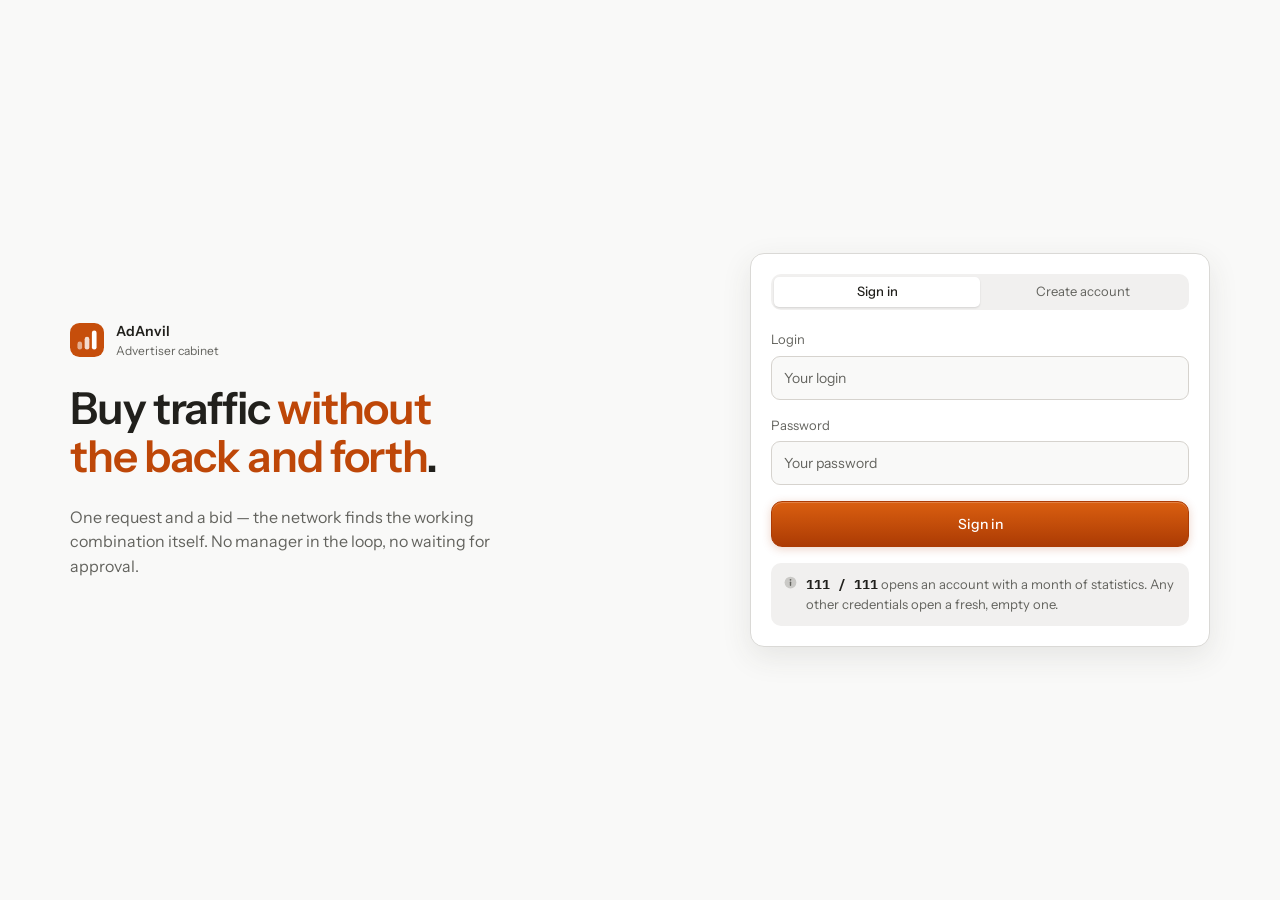
==== commit ad63a66c: "Move the profile to the top right and rework the buttons The account card sat at the bottom of the s" ====
--- a/index.html
+++ b/index.html
@@ -15,7 +15,7 @@
   <link rel="preconnect" href="https://fonts.googleapis.com">
   <link rel="preconnect" href="https://fonts.gstatic.com" crossorigin>
   <link rel="stylesheet" href="https://fonts.googleapis.com/css2?family=Instrument+Sans:wght@400;500;600;700&family=IBM+Plex+Mono:wght@400;500&display=swap">
-  <link rel="stylesheet" href="styles.css?v=57">
+  <link rel="stylesheet" href="styles.css?v=62">
 <script>
     /* Тема до первой отрисовки, чтобы не мигало. */
     (function () {
@@ -30,21 +30,21 @@
   <div id="app" class="app"></div>
   <div class="toasts" id="toasts"></div>
 
-  <script src="js/ui.js?v=57"></script>
-  <script src="js/data.js?v=57"></script>
-  <script src="js/store.js?v=57"></script>
-  <script src="js/api.js?v=57"></script>
-  <script src="js/screens/auth.js?v=57"></script>
-  <script src="js/screens/welcome.js?v=57"></script>
-  <script src="js/screens/campaigns.js?v=57"></script>
-  <script src="js/screens/new-campaign.js?v=57"></script>
-  <script src="js/screens/stats.js?v=57"></script>
-  <script src="js/screens/zones.js?v=57"></script>
-  <script src="js/screens/volumes.js?v=57"></script>
-  <script src="js/screens/payments.js?v=57"></script>
-  <script src="js/screens/profile.js?v=57"></script>
-  <script src="js/screens/postback.js?v=57"></script>
-  <script src="js/screens/notifications.js?v=57"></script>
-  <script src="js/app.js?v=57"></script>
+  <script src="js/ui.js?v=62"></script>
+  <script src="js/data.js?v=62"></script>
+  <script src="js/store.js?v=62"></script>
+  <script src="js/api.js?v=62"></script>
+  <script src="js/screens/auth.js?v=62"></script>
+  <script src="js/screens/welcome.js?v=62"></script>
+  <script src="js/screens/campaigns.js?v=62"></script>
+  <script src="js/screens/new-campaign.js?v=62"></script>
+  <script src="js/screens/stats.js?v=62"></script>
+  <script src="js/screens/zones.js?v=62"></script>
+  <script src="js/screens/volumes.js?v=62"></script>
+  <script src="js/screens/payments.js?v=62"></script>
+  <script src="js/screens/profile.js?v=62"></script>
+  <script src="js/screens/postback.js?v=62"></script>
+  <script src="js/screens/notifications.js?v=62"></script>
+  <script src="js/app.js?v=62"></script>
 </body>
 </html>
--- a/styles.css
+++ b/styles.css
@@ -22,8 +22,12 @@
   --bg:#111110; --surface:#191918; --surface-2:#222221; --surface-3:#2a2a28;
   --border:#3b3a37; --border-strong:#62605b;
   --text:#eeeeec; --text-2:#b5b3ad; --text-3:#b5b3ad;
-  --accent:#ffa057; --accent-hover:#ffe0c2; --accent-soft:#331e0b; --accent-line:#7e451d;
-  --accent-solid:#f76b15; --on-accent:#111110;
+  --accent:#FFA36A; --accent-hover:#FFCFAF; --accent-soft:#331B0C; --accent-line:#7E4522;
+  /* Заливка — не плоский цвет, а разогретый металл: сверху светлее. */
+  --accent-solid:#F2701F; --accent-top:#FF8A3D; --accent-bot:#DB5410; --on-accent:#160D06;
+  --btn-top:#232320; --btn-bot:#1B1B19; --btn-hi:rgba(255,255,255,0.06);
+  --btn-line:#3B3A37; --btn-shadow:0 1px 2px rgba(0,0,0,0.45);
+  --pri-shadow:0 2px 10px rgba(242,112,31,0.28);
   --pos:#71d083; --neg:#ff9592; --warn:#ffca16; --info:#70b8ff;
   --pos-soft:#1b2a1e; --neg-soft:#3b1219; --warn-soft:#302008;
   --shadow:0 10px 30px rgba(0,0,0,0.45);
@@ -34,8 +38,11 @@
   --bg:#f9f9f8; --surface:#ffffff; --surface-2:#f1f0ef; --surface-3:#e9e8e6;
   --border:#dad9d6; --border-strong:#bcbbb5;
   --text:#21201c; --text-2:#63635e; --text-3:#63635e;
-  --accent:#cc4e00; --accent-hover:#582d1d; --accent-soft:#ffefd6; --accent-line:#f5ae73;
-  --accent-solid:#f76b15; --on-accent:#ffffff;
+  --accent:#BE4708; --accent-hover:#8A3405; --accent-soft:#FFEEDD; --accent-line:#F0A472;
+  --accent-solid:#C64E0B; --accent-top:#DA5F10; --accent-bot:#AC3B04; --on-accent:#FFFFFF;
+  --btn-top:#FFFFFF; --btn-bot:#F4F2F0; --btn-hi:rgba(255,255,255,0.9);
+  --btn-line:#D6D3CE; --btn-shadow:0 1px 2px rgba(60,56,48,0.10);
+  --pri-shadow:0 2px 10px rgba(172,59,4,0.22);
   --pos:#2a7e3b; --neg:#ce2c31; --warn:#ab6400; --info:#0d74ce;
   --pos-soft:#e9f6e9; --neg-soft:#feebec; --warn-soft:#fff7c2;
   --shadow:0 10px 30px rgba(60,56,48,0.10);
@@ -78,9 +85,6 @@
 .nav-i.on svg { color:var(--accent); }
 .nav-badge { margin-left:auto; font-size:var(--fs-1); color:var(--text-3); font-variant-numeric:tabular-nums; }
 .nav-badge.hot { color:var(--on-accent); background:var(--accent); border-radius:10px; padding:1px 7px; font-weight:500; }
-.acct { display:flex; align-items:center; gap:var(--s3); margin:0 var(--s3); padding:var(--s2);
-  border-radius:var(--r-sm); cursor:pointer; }
-.acct:hover { background:var(--surface-2); }
 .avatar { width:30px; height:30px; border-radius:var(--r-sm); background:var(--accent);
   display:flex; align-items:center; justify-content:center; font-size:var(--fs-2); font-weight:600; color:var(--on-accent); }
 .cid { font-size:var(--fs-1); color:var(--text-3); }
@@ -106,25 +110,39 @@
 .head { display:flex; align-items:center; gap:var(--s4); flex-wrap:wrap; }
 
 /* ── кнопки ── */
+/* Кнопки живут своим радиусом — мельче карточек, это даёт ритм.
+   Заливка с лёгким градиентом и внутренней верхней подсветкой: элемент
+   читается как нажимаемый, а не как прямоугольник с рамкой. */
 .btn { display:inline-flex; align-items:center; justify-content:center; gap:var(--s2); height:var(--ctrl);
-  padding:0 var(--s4); border-radius:var(--r-sm); font-size:var(--fs-2); font-weight:500; cursor:pointer;
-  white-space:nowrap; border:1px solid var(--border-strong); background:var(--surface); color:var(--text); }
-.btn:hover { background:var(--surface-2); }
-.btn:active { background:var(--surface-3); }
-.btn-pri { background:var(--accent); color:var(--on-accent); border-color:var(--accent); }
-.btn-pri:hover { background:var(--accent-hover); border-color:var(--accent-hover); }
-.btn-ghost { border-color:transparent; background:transparent; color:var(--text-2); }
-.btn-ghost:hover { color:var(--text); background:var(--surface-2); }
-.btn-sm { height:32px; padding:0 var(--s3); }
-.btn-xs { height:28px; padding:0 10px; font-size:var(--fs-1); }
-.btn-lg { height:var(--ctrl-lg); padding:0 var(--s5); font-size:var(--fs-3); }
-.btn-danger:hover { border-color:var(--neg); color:var(--neg); background:var(--neg-soft); }
-.btn-up:hover { border-color:var(--accent); color:var(--accent); background:var(--accent-soft); }
-.btn-up.on { border-color:var(--accent); color:var(--accent); background:var(--accent-soft); }
-.act { width:30px; height:30px; flex:0 0 30px; border-radius:var(--r-sm); display:flex; align-items:center;
+  padding:0 var(--s4); border-radius:9px; font-size:var(--fs-2); font-weight:500; cursor:pointer;
+  white-space:nowrap; border:1px solid var(--btn-line); color:var(--text);
+  background:linear-gradient(var(--btn-top), var(--btn-bot));
+  box-shadow:var(--btn-shadow), inset 0 1px 0 var(--btn-hi);
+  transition:filter .12s ease, transform .06s ease; }
+.btn:hover { filter:brightness(1.06); }
+.btn:active { transform:translateY(1px); box-shadow:inset 0 1px 2px rgba(0,0,0,0.18); filter:none; }
+
+.btn-pri { color:var(--on-accent); border-color:var(--accent-bot);
+  background:linear-gradient(var(--accent-top), var(--accent-bot));
+  box-shadow:var(--pri-shadow), inset 0 1px 0 rgba(255,255,255,0.22); }
+.btn-pri:hover { filter:brightness(1.07); }
+.btn-pri:active { transform:translateY(1px); box-shadow:inset 0 1px 3px rgba(0,0,0,0.28); }
+
+.btn-ghost { border-color:transparent; background:none; box-shadow:none; color:var(--text-2); }
+.btn-ghost:hover { color:var(--text); background:var(--surface-2); filter:none; }
+.btn-sm { height:32px; padding:0 var(--s3); border-radius:8px; }
+.btn-xs { height:28px; padding:0 10px; font-size:var(--fs-1); border-radius:7px; }
+.btn-lg { height:var(--ctrl-lg); padding:0 var(--s5); font-size:var(--fs-3); border-radius:11px; }
+.btn-danger:hover { border-color:var(--neg); color:var(--neg); }
+.btn-up:hover { border-color:var(--accent); color:var(--accent); }
+.btn-up.on, .btn.on { border-color:var(--accent); color:var(--accent);
+  background:linear-gradient(var(--accent-soft), var(--accent-soft)); }
+
+.act { width:30px; height:30px; flex:0 0 30px; border-radius:8px; display:flex; align-items:center;
   justify-content:center; cursor:pointer; color:var(--text-2); background:var(--surface-2);
-  border:1px solid var(--border); }
-.act:hover { color:var(--text); background:var(--surface-3); border-color:var(--border-strong); }
+  border:1px solid transparent; transition:transform .06s ease; }
+.act:hover { color:var(--text); background:var(--surface-3); }
+.act:active { transform:translateY(1px); }
 .act-run { color:var(--pos); background:var(--pos-soft); border-color:var(--pos); }
 .act-run:hover { color:var(--pos); background:var(--pos-soft); border-color:var(--pos); filter:brightness(1.12); }
 .act-stop { color:var(--neg); background:var(--neg-soft); border-color:var(--neg); }
@@ -145,8 +163,8 @@
 .field { display:flex; flex-direction:column; gap:var(--s2); min-width:0; }
 .lab { font-size:var(--fs-2); font-weight:500; color:var(--text-2); }
 .hint { font-size:var(--fs-1); color:var(--text-3); line-height:var(--lh); }
-.inp { height:var(--ctrl-lg); padding:0 var(--s3); background:var(--bg); border:1px solid var(--border-strong);
-  border-radius:var(--r-sm); color:var(--text); outline:none; width:100%; }
+.inp { height:var(--ctrl-lg); padding:0 var(--s3); background:var(--bg); border:1px solid var(--btn-line);
+  border-radius:9px; color:var(--text); outline:none; width:100%; }
 .inp:hover { border-color:var(--text-3); }
 .inp:focus { border-color:var(--accent); box-shadow:0 0 0 3px var(--accent-soft); }
 .inp[readonly] { color:var(--text-2); background:var(--surface-2); }
@@ -589,7 +607,7 @@
 .rb-dates .inp { width:150px; height:var(--ctrl); }
 .rb-dash { color:var(--text-3); }
 .rb-group { display:flex; align-items:center; gap:var(--s2); }
-.rb-group .inp { height:var(--ctrl); width:150px; }
+.rb-group .inp { height:var(--ctrl); border-radius:9px; width:150px; }
 .rb-lab { font-size:var(--fs-2); color:var(--text-2); white-space:nowrap; }
 .rb-acts { margin-left:auto; display:flex; align-items:center; gap:var(--s2); }
 .btn.on { border-color:var(--accent); color:var(--accent); background:var(--accent-soft); }
@@ -730,8 +748,6 @@
   background:var(--surface-2); border:1px solid var(--border); border-radius:var(--r-sm); padding:var(--s4); }
 .wnote p { margin:0; }
 .wnote .lnk { color:var(--accent); cursor:pointer; font-weight:500; }
-.acct-n { font-size:12.5px; font-weight:600; }
-.acct-out { margin-left:auto; flex:0 0 auto; }
 @media (max-width:700px) {
   .wstep { flex-wrap:wrap; }
   .wstep-b { flex:1 1 100%; order:3; }
@@ -747,3 +763,37 @@
 .blank .btn { margin-top:var(--s2); }
 .af-row { display:grid; grid-template-columns:1fr 1fr; gap:var(--s3); }
 @media (max-width:480px) { .af-row { grid-template-columns:minmax(0,1fr); } }
+
+/* ── профиль в правом верхнем углу ── */
+.user-wrap { position:relative; }
+.user { display:flex; align-items:center; gap:var(--s2); padding:4px 8px 4px 4px;
+  border-radius:99px; cursor:pointer; color:var(--text-3); }
+.user:hover { background:var(--surface-2); color:var(--text); }
+:root[data-user="open"] .user { background:var(--surface-2); color:var(--text); }
+.user-n { font-size:var(--fs-2); font-weight:500; color:var(--text); max-width:150px;
+  overflow:hidden; text-overflow:ellipsis; white-space:nowrap; }
+
+.umenu { display:none; position:absolute; right:0; top:calc(100% + 8px); z-index:70; width:250px;
+  background:var(--surface); border:1px solid var(--border); border-radius:var(--r);
+  box-shadow:var(--shadow); padding:var(--s2); }
+:root[data-user="open"] .umenu { display:block; }
+.umenu-h { display:flex; align-items:center; gap:var(--s3); padding:var(--s3);
+  border-bottom:1px solid var(--border); margin-bottom:var(--s2); }
+.umenu-n { font-size:var(--fs-3); font-weight:600; overflow:hidden; text-overflow:ellipsis; white-space:nowrap; }
+.umenu-s { font-size:var(--fs-1); color:var(--text-3); overflow:hidden; text-overflow:ellipsis; white-space:nowrap; }
+.umenu-i { display:flex; align-items:center; gap:var(--s3); padding:9px var(--s3);
+  border-radius:var(--r-sm); font-size:var(--fs-2); color:var(--text-2); cursor:pointer; }
+.umenu-i:hover { background:var(--surface-2); color:var(--text); }
+.umenu-i.danger:hover { color:var(--neg); background:var(--neg-soft); }
+.umenu-sep { height:1px; background:var(--border); margin:var(--s2) 0; }
+.avatar-lg { width:38px; height:38px; font-size:var(--fs-3); }
+
+@media (max-width:900px) { .user-n { display:none; } .user .ic { display:none; } }
+
+/* Узкая шапка: баланс сжимается, подпись кнопки уходит — иначе профиль режется. */
+@media (max-width:700px) {
+  .topbar { gap:var(--s2); padding:0 var(--s3); }
+  .balance { padding:5px var(--s2) 5px var(--s3); gap:var(--s2); }
+  .bal-val { font-size:var(--fs-3); }
+  .umenu { max-width:calc(100vw - 24px); }
+}
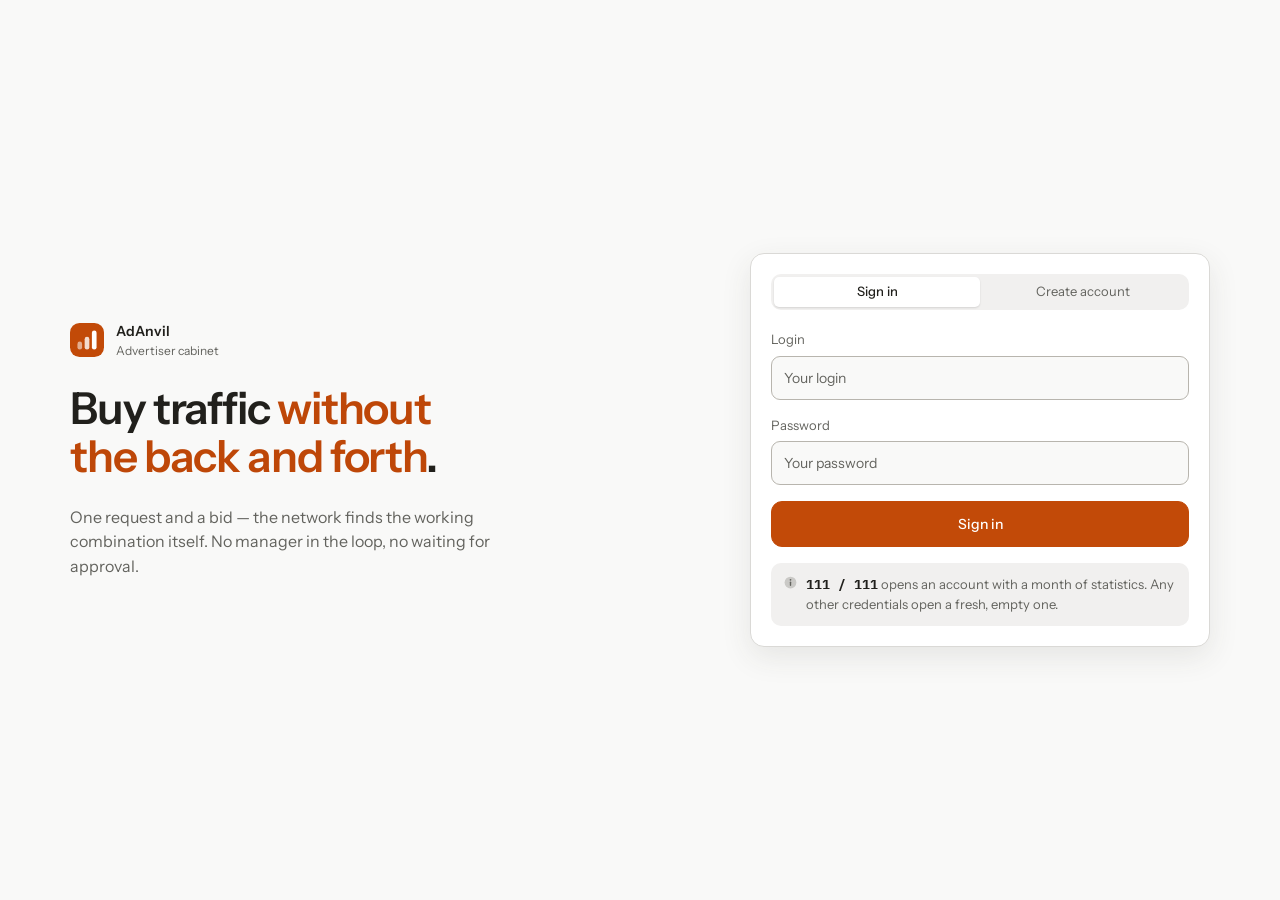
==== commit 9b018ece: "Flatten the buttons and lift the dark theme off black The gradient-and-bevel treatment read as a dec" ====
--- a/index.html
+++ b/index.html
@@ -15,7 +15,7 @@
   <link rel="preconnect" href="https://fonts.googleapis.com">
   <link rel="preconnect" href="https://fonts.gstatic.com" crossorigin>
   <link rel="stylesheet" href="https://fonts.googleapis.com/css2?family=Instrument+Sans:wght@400;500;600;700&family=IBM+Plex+Mono:wght@400;500&display=swap">
-  <link rel="stylesheet" href="styles.css?v=62">
+  <link rel="stylesheet" href="styles.css?v=64">
 <script>
     /* Тема до первой отрисовки, чтобы не мигало. */
     (function () {
@@ -30,21 +30,21 @@
   <div id="app" class="app"></div>
   <div class="toasts" id="toasts"></div>
 
-  <script src="js/ui.js?v=62"></script>
-  <script src="js/data.js?v=62"></script>
-  <script src="js/store.js?v=62"></script>
-  <script src="js/api.js?v=62"></script>
-  <script src="js/screens/auth.js?v=62"></script>
-  <script src="js/screens/welcome.js?v=62"></script>
-  <script src="js/screens/campaigns.js?v=62"></script>
-  <script src="js/screens/new-campaign.js?v=62"></script>
-  <script src="js/screens/stats.js?v=62"></script>
-  <script src="js/screens/zones.js?v=62"></script>
-  <script src="js/screens/volumes.js?v=62"></script>
-  <script src="js/screens/payments.js?v=62"></script>
-  <script src="js/screens/profile.js?v=62"></script>
-  <script src="js/screens/postback.js?v=62"></script>
-  <script src="js/screens/notifications.js?v=62"></script>
-  <script src="js/app.js?v=62"></script>
+  <script src="js/ui.js?v=64"></script>
+  <script src="js/data.js?v=64"></script>
+  <script src="js/store.js?v=64"></script>
+  <script src="js/api.js?v=64"></script>
+  <script src="js/screens/auth.js?v=64"></script>
+  <script src="js/screens/welcome.js?v=64"></script>
+  <script src="js/screens/campaigns.js?v=64"></script>
+  <script src="js/screens/new-campaign.js?v=64"></script>
+  <script src="js/screens/stats.js?v=64"></script>
+  <script src="js/screens/zones.js?v=64"></script>
+  <script src="js/screens/volumes.js?v=64"></script>
+  <script src="js/screens/payments.js?v=64"></script>
+  <script src="js/screens/profile.js?v=64"></script>
+  <script src="js/screens/postback.js?v=64"></script>
+  <script src="js/screens/notifications.js?v=64"></script>
+  <script src="js/app.js?v=64"></script>
 </body>
 </html>
--- a/styles.css
+++ b/styles.css
@@ -19,15 +19,14 @@
 
 /* ── тёмная тема (по умолчанию) ── */
 :root, :root[data-theme="dark"] {
-  --bg:#111110; --surface:#191918; --surface-2:#222221; --surface-3:#2a2a28;
-  --border:#3b3a37; --border-strong:#62605b;
+  --bg:#111110; --surface:#191918; --surface-2:#2a2a28; --surface-3:#31312e;
+  --border:#42413e; --border-strong:#7c7b74;
   --text:#eeeeec; --text-2:#b5b3ad; --text-3:#b5b3ad;
-  --accent:#FFA36A; --accent-hover:#FFCFAF; --accent-soft:#331B0C; --accent-line:#7E4522;
-  /* Заливка — не плоский цвет, а разогретый металл: сверху светлее. */
-  --accent-solid:#F2701F; --accent-top:#FF8A3D; --accent-bot:#DB5410; --on-accent:#160D06;
-  --btn-top:#232320; --btn-bot:#1B1B19; --btn-hi:rgba(255,255,255,0.06);
-  --btn-line:#3B3A37; --btn-shadow:0 1px 2px rgba(0,0,0,0.45);
-  --pri-shadow:0 2px 10px rgba(242,112,31,0.28);
+  --accent:#FFA36A; --accent-hover:#FFB98C; --accent-soft:#3A1E0D; --accent-line:#8A4B25;
+  --accent-solid:#EE6A1C; --on-accent:#160D06;
+  /* Кнопка должна быть видна на тёмном: заливка на две ступени светлее
+     поверхности, линия — ещё на две. Никаких градиентов и фасок. */
+  --btn-face:#31312e; --btn-face-2:#3d3c39; --btn-line:#62605b;
   --pos:#71d083; --neg:#ff9592; --warn:#ffca16; --info:#70b8ff;
   --pos-soft:#1b2a1e; --neg-soft:#3b1219; --warn-soft:#302008;
   --shadow:0 10px 30px rgba(0,0,0,0.45);
@@ -39,10 +38,8 @@
   --border:#dad9d6; --border-strong:#bcbbb5;
   --text:#21201c; --text-2:#63635e; --text-3:#63635e;
   --accent:#BE4708; --accent-hover:#8A3405; --accent-soft:#FFEEDD; --accent-line:#F0A472;
-  --accent-solid:#C64E0B; --accent-top:#DA5F10; --accent-bot:#AC3B04; --on-accent:#FFFFFF;
-  --btn-top:#FFFFFF; --btn-bot:#F4F2F0; --btn-hi:rgba(255,255,255,0.9);
-  --btn-line:#D6D3CE; --btn-shadow:0 1px 2px rgba(60,56,48,0.10);
-  --pri-shadow:0 2px 10px rgba(172,59,4,0.22);
+  --accent-solid:#C24A08; --on-accent:#FFFFFF;
+  --btn-face:#FFFFFF; --btn-face-2:#F1EFEC; --btn-line:#B8B5AE;
   --pos:#2a7e3b; --neg:#ce2c31; --warn:#ab6400; --info:#0d74ce;
   --pos-soft:#e9f6e9; --neg-soft:#feebec; --warn-soft:#fff7c2;
   --shadow:0 10px 30px rgba(60,56,48,0.10);
@@ -110,39 +107,32 @@
 .head { display:flex; align-items:center; gap:var(--s4); flex-wrap:wrap; }
 
 /* ── кнопки ── */
-/* Кнопки живут своим радиусом — мельче карточек, это даёт ритм.
-   Заливка с лёгким градиентом и внутренней верхней подсветкой: элемент
-   читается как нажимаемый, а не как прямоугольник с рамкой. */
+/* Кнопки плоские: цвет и контур делают всю работу. Радиус мельче,
+   чем у карточек, — так контрол и поверхность читаются как разное. */
 .btn { display:inline-flex; align-items:center; justify-content:center; gap:var(--s2); height:var(--ctrl);
   padding:0 var(--s4); border-radius:9px; font-size:var(--fs-2); font-weight:500; cursor:pointer;
-  white-space:nowrap; border:1px solid var(--btn-line); color:var(--text);
-  background:linear-gradient(var(--btn-top), var(--btn-bot));
-  box-shadow:var(--btn-shadow), inset 0 1px 0 var(--btn-hi);
-  transition:filter .12s ease, transform .06s ease; }
-.btn:hover { filter:brightness(1.06); }
-.btn:active { transform:translateY(1px); box-shadow:inset 0 1px 2px rgba(0,0,0,0.18); filter:none; }
-
-.btn-pri { color:var(--on-accent); border-color:var(--accent-bot);
-  background:linear-gradient(var(--accent-top), var(--accent-bot));
-  box-shadow:var(--pri-shadow), inset 0 1px 0 rgba(255,255,255,0.22); }
-.btn-pri:hover { filter:brightness(1.07); }
-.btn-pri:active { transform:translateY(1px); box-shadow:inset 0 1px 3px rgba(0,0,0,0.28); }
-
-.btn-ghost { border-color:transparent; background:none; box-shadow:none; color:var(--text-2); }
-.btn-ghost:hover { color:var(--text); background:var(--surface-2); filter:none; }
+  white-space:nowrap; border:1px solid var(--btn-line); color:var(--text); background:var(--btn-face);
+  transition:background .12s ease, border-color .12s ease, color .12s ease; }
+.btn:hover { background:var(--btn-face-2); border-color:var(--border-strong); }
+.btn:active { background:var(--surface-3); }
+
+.btn-pri { color:var(--on-accent); background:var(--accent-solid); border-color:var(--accent-solid); }
+.btn-pri:hover { background:var(--accent); border-color:var(--accent); color:var(--on-accent); }
+.btn-pri:active { background:var(--accent-solid); }
+
+.btn-ghost { border-color:transparent; background:none; color:var(--text-2); }
+.btn-ghost:hover { color:var(--text); background:var(--surface-2); border-color:transparent; }
 .btn-sm { height:32px; padding:0 var(--s3); border-radius:8px; }
 .btn-xs { height:28px; padding:0 10px; font-size:var(--fs-1); border-radius:7px; }
 .btn-lg { height:var(--ctrl-lg); padding:0 var(--s5); font-size:var(--fs-3); border-radius:11px; }
-.btn-danger:hover { border-color:var(--neg); color:var(--neg); }
-.btn-up:hover { border-color:var(--accent); color:var(--accent); }
-.btn-up.on, .btn.on { border-color:var(--accent); color:var(--accent);
-  background:linear-gradient(var(--accent-soft), var(--accent-soft)); }
+.btn-danger:hover { border-color:var(--neg); color:var(--neg); background:var(--neg-soft); }
+.btn-up:hover { border-color:var(--accent); color:var(--accent); background:var(--accent-soft); }
+.btn-up.on, .btn.on { border-color:var(--accent-line); color:var(--accent); background:var(--accent-soft); }
 
 .act { width:30px; height:30px; flex:0 0 30px; border-radius:8px; display:flex; align-items:center;
-  justify-content:center; cursor:pointer; color:var(--text-2); background:var(--surface-2);
-  border:1px solid transparent; transition:transform .06s ease; }
-.act:hover { color:var(--text); background:var(--surface-3); }
-.act:active { transform:translateY(1px); }
+  justify-content:center; cursor:pointer; color:var(--text-2); background:var(--btn-face);
+  border:1px solid var(--btn-line); transition:background .12s ease, color .12s ease; }
+.act:hover { color:var(--text); background:var(--btn-face-2); border-color:var(--border-strong); }
 .act-run { color:var(--pos); background:var(--pos-soft); border-color:var(--pos); }
 .act-run:hover { color:var(--pos); background:var(--pos-soft); border-color:var(--pos); filter:brightness(1.12); }
 .act-stop { color:var(--neg); background:var(--neg-soft); border-color:var(--neg); }
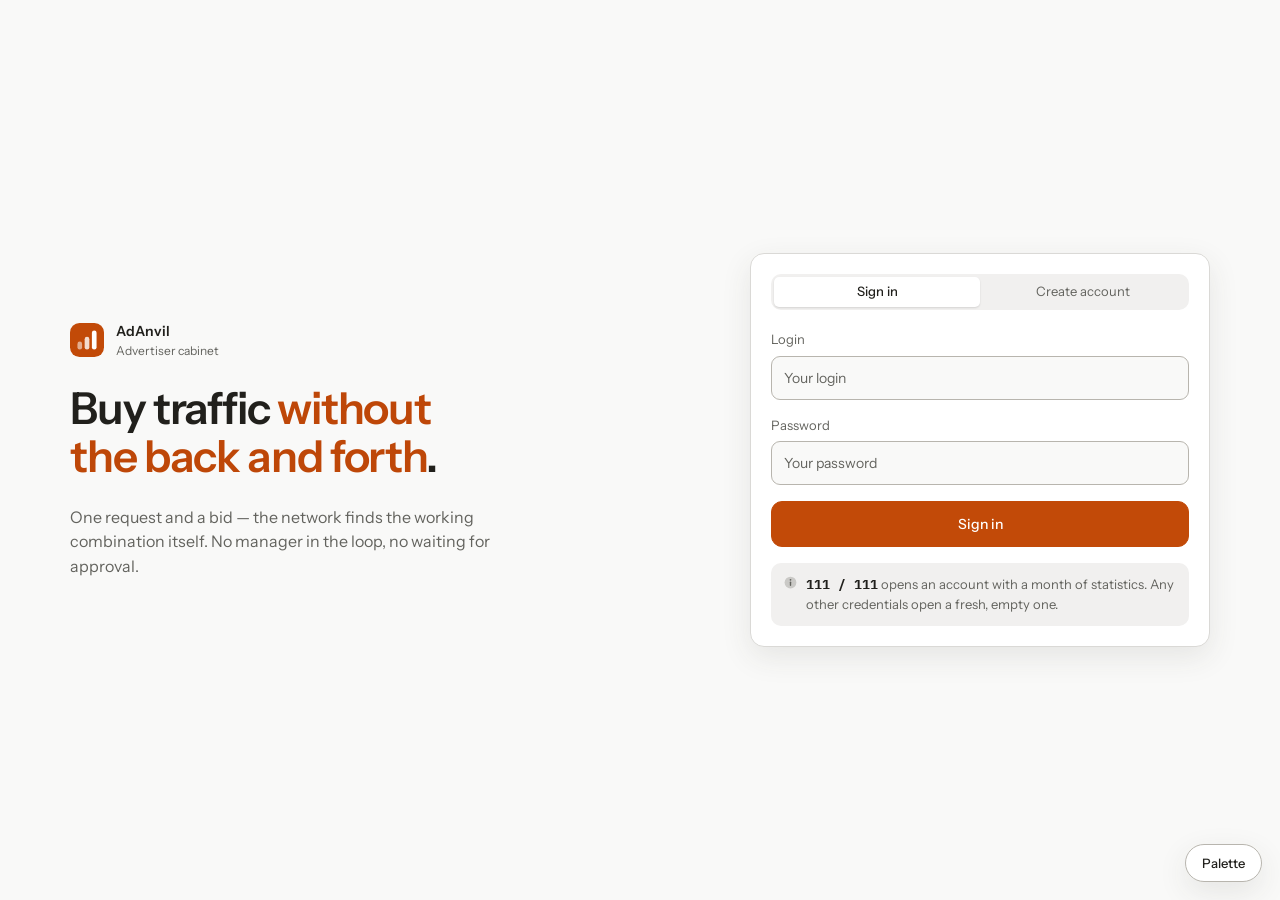
==== commit 7d0741df: "Add six palettes and a switcher to choose between them Guessing at the colour scheme one change at a" ====
--- a/index.html
+++ b/index.html
@@ -15,7 +15,8 @@
   <link rel="preconnect" href="https://fonts.googleapis.com">
   <link rel="preconnect" href="https://fonts.gstatic.com" crossorigin>
   <link rel="stylesheet" href="https://fonts.googleapis.com/css2?family=Instrument+Sans:wght@400;500;600;700&family=IBM+Plex+Mono:wght@400;500&display=swap">
-  <link rel="stylesheet" href="styles.css?v=64">
+  <link rel="stylesheet" href="styles.css?v=68">
+  <link rel="stylesheet" href="palettes.css?v=68">
 <script>
     /* Тема до первой отрисовки, чтобы не мигало. */
     (function () {
@@ -23,28 +24,32 @@
       try { t = localStorage.getItem('nn-theme'); } catch (e) {}
       if (!t) t = window.matchMedia('(prefers-color-scheme: light)').matches ? 'light' : 'dark';
       document.documentElement.setAttribute('data-theme', t);
+      var p = null;
+      try { p = localStorage.getItem('nn-palette'); } catch (e) {}
+      if (p) document.documentElement.setAttribute('data-palette', p);
     })();
   </script>
 </head>
 <body>
   <div id="app" class="app"></div>
   <div class="toasts" id="toasts"></div>
+  <div id="palette-bar"></div>
 
-  <script src="js/ui.js?v=64"></script>
-  <script src="js/data.js?v=64"></script>
-  <script src="js/store.js?v=64"></script>
-  <script src="js/api.js?v=64"></script>
-  <script src="js/screens/auth.js?v=64"></script>
-  <script src="js/screens/welcome.js?v=64"></script>
-  <script src="js/screens/campaigns.js?v=64"></script>
-  <script src="js/screens/new-campaign.js?v=64"></script>
-  <script src="js/screens/stats.js?v=64"></script>
-  <script src="js/screens/zones.js?v=64"></script>
-  <script src="js/screens/volumes.js?v=64"></script>
-  <script src="js/screens/payments.js?v=64"></script>
-  <script src="js/screens/profile.js?v=64"></script>
-  <script src="js/screens/postback.js?v=64"></script>
-  <script src="js/screens/notifications.js?v=64"></script>
-  <script src="js/app.js?v=64"></script>
+  <script src="js/ui.js?v=68"></script>
+  <script src="js/data.js?v=68"></script>
+  <script src="js/store.js?v=68"></script>
+  <script src="js/api.js?v=68"></script>
+  <script src="js/screens/auth.js?v=68"></script>
+  <script src="js/screens/welcome.js?v=68"></script>
+  <script src="js/screens/campaigns.js?v=68"></script>
+  <script src="js/screens/new-campaign.js?v=68"></script>
+  <script src="js/screens/stats.js?v=68"></script>
+  <script src="js/screens/zones.js?v=68"></script>
+  <script src="js/screens/volumes.js?v=68"></script>
+  <script src="js/screens/payments.js?v=68"></script>
+  <script src="js/screens/profile.js?v=68"></script>
+  <script src="js/screens/postback.js?v=68"></script>
+  <script src="js/screens/notifications.js?v=68"></script>
+  <script src="js/app.js?v=68"></script>
 </body>
 </html>
--- a/styles.css
+++ b/styles.css
@@ -22,7 +22,7 @@
   --bg:#111110; --surface:#191918; --surface-2:#2a2a28; --surface-3:#31312e;
   --border:#42413e; --border-strong:#7c7b74;
   --text:#eeeeec; --text-2:#b5b3ad; --text-3:#b5b3ad;
-  --accent:#FFA36A; --accent-hover:#FFB98C; --accent-soft:#3A1E0D; --accent-line:#8A4B25;
+  --accent:#FFA36A; --accent-hover:#FFB98C; --accent-soft:#2B211A; --accent-tint:#6B3A18; --accent-line:#8A4B25;
   --accent-solid:#EE6A1C; --on-accent:#160D06;
   /* Кнопка должна быть видна на тёмном: заливка на две ступени светлее
      поверхности, линия — ещё на две. Никаких градиентов и фасок. */
@@ -37,7 +37,7 @@
   --bg:#f9f9f8; --surface:#ffffff; --surface-2:#f1f0ef; --surface-3:#e9e8e6;
   --border:#dad9d6; --border-strong:#bcbbb5;
   --text:#21201c; --text-2:#63635e; --text-3:#63635e;
-  --accent:#BE4708; --accent-hover:#8A3405; --accent-soft:#FFEEDD; --accent-line:#F0A472;
+  --accent:#BE4708; --accent-hover:#8A3405; --accent-soft:#FFEEDD; --accent-tint:#FBD3B2; --accent-line:#F0A472;
   --accent-solid:#C24A08; --on-accent:#FFFFFF;
   --btn-face:#FFFFFF; --btn-face-2:#F1EFEC; --btn-line:#B8B5AE;
   --pos:#2a7e3b; --neg:#ce2c31; --warn:#ab6400; --info:#0d74ce;
@@ -322,8 +322,10 @@
 .grid-r { display:grid; grid-template-columns:36px repeat(24, minmax(0,1fr)); gap:3px; margin-bottom:3px; align-items:center; }
 .hh { font-size:10px; color:var(--text-3); text-align:center; font-variant-numeric:tabular-nums; }
 .dd { font-size:var(--fs-1); color:var(--text-3); }
-.cellh { height:20px; border-radius:3px; cursor:pointer; background:var(--surface-3); }
-.cellh.on { background:var(--accent-soft); }
+/* Включённый час должен быть светлее выключенного, а не наоборот:
+   у сетки расписания заливка своя, заметная сама по себе. */
+.cellh { height:20px; border-radius:3px; cursor:pointer; background:var(--surface-2); }
+.cellh.on { background:var(--accent-tint); }
 .cellh.on.peak { background:var(--accent); }
 .cellh:hover { outline:2px solid var(--accent); }
 .tok { display:inline-flex; align-items:center; gap:var(--s2); height:32px; padding:0 var(--s3);
@@ -397,7 +399,10 @@
 .item { display:flex; gap:var(--s3); padding:var(--s4); border-bottom:1px solid var(--border); cursor:pointer; }
 .item:last-of-type { border-bottom:none; }
 .item:hover { background:var(--surface-2); }
-.item.new { background:var(--accent-soft); }
+.item { position:relative; }
+.item.new { background:var(--surface-2); }
+.item.new::before { content:''; position:absolute; left:0; top:0; bottom:0; width:3px;
+  background:var(--accent); }
 .it-ic { width:30px; height:30px; flex:0 0 30px; border-radius:var(--r-sm); display:flex; align-items:center;
   justify-content:center; border:1px solid var(--border); }
 .it-t { font-size:var(--fs-3); font-weight:500; }
@@ -787,3 +792,22 @@
   .bal-val { font-size:var(--fs-3); }
   .umenu { max-width:calc(100vw - 24px); }
 }
+
+/* ── временный переключатель палитр (удаляется после выбора) ── */
+#palette-bar { position:fixed; right:18px; bottom:18px; z-index:200; display:flex;
+  flex-direction:column; align-items:flex-end; gap:8px; }
+.pal-tab { height:38px; padding:0 16px; border-radius:99px; cursor:pointer;
+  border:1px solid var(--btn-line); background:var(--btn-face); color:var(--text);
+  font-family:var(--sans); font-size:var(--fs-2); font-weight:500; box-shadow:var(--shadow); }
+.pal-list { display:none; width:270px; padding:8px; border-radius:var(--r);
+  background:var(--surface); border:1px solid var(--border); box-shadow:var(--shadow); }
+#palette-bar.open .pal-list { display:block; }
+.pal-h { font-size:var(--fs-1); color:var(--text-3); padding:6px 8px 8px; }
+.pal-i { display:flex; align-items:center; gap:10px; width:100%; text-align:left; cursor:pointer;
+  padding:8px; border-radius:var(--r-sm); border:1px solid transparent; background:none;
+  color:var(--text); font-family:var(--sans); }
+.pal-i:hover { background:var(--surface-2); }
+.pal-i.on { border-color:var(--accent-line); background:var(--accent-soft); }
+.pal-dot { width:20px; height:20px; border-radius:6px; flex:0 0 20px; }
+.pal-i b { display:block; font-size:var(--fs-2); font-weight:500; }
+.pal-i i { display:block; font-size:var(--fs-1); color:var(--text-3); font-style:normal; margin-top:1px; }
--- a/palettes.css
+++ b/palettes.css
@@ -0,0 +1,135 @@
+/* Палитры для выбора. Сгенерировано из Radix Colors (MIT).
+   Каждая задаёт нейтральную шкалу и акцент для обеих тем;
+   ступень заливки кнопки подобрана под контраст текста 4.5:1. */
+
+:root[data-palette="ember"], :root[data-palette="ember"][data-theme="dark"] {
+  --bg:#111110; --surface:#191918; --surface-2:#2a2a28; --surface-3:#31312e;
+  --border:#3b3a37; --border-strong:#7c7b74;
+  --text:#eeeeec; --text-2:#b5b3ad; --text-3:#b5b3ad;
+  --accent:#ffa057; --accent-hover:#ffe0c2; --accent-soft:#331e0b;
+  --accent-tint:#562800; --accent-line:#7e451d; --accent-solid:#f76b15; --on-accent:#15130f;
+  --btn-face:#31312e; --btn-face-2:#3b3a37; --btn-line:#62605b;
+  --pos:#71d083; --neg:#ff9592; --warn:#ffca16; --info:#70b8ff;
+  --pos-soft:#1b2a1e; --neg-soft:#3b1219; --warn-soft:#302008;
+}
+
+:root[data-palette="ember"][data-theme="light"] {
+  --bg:#f9f9f8; --surface:#ffffff; --surface-2:#f1f0ef; --surface-3:#e9e8e6;
+  --border:#dad9d6; --border-strong:#bcbbb5;
+  --text:#21201c; --text-2:#63635e; --text-3:#63635e;
+  --accent:#cc4e00; --accent-hover:#582d1d; --accent-soft:#ffefd6;
+  --accent-tint:#ffd19a; --accent-line:#f5ae73; --accent-solid:#f76b15; --on-accent:#15130f;
+  --btn-face:#ffffff; --btn-face-2:#f1f0ef; --btn-line:#bcbbb5;
+  --pos:#2a7e3b; --neg:#ce2c31; --warn:#ab6400; --info:#0d74ce;
+  --pos-soft:#e9f6e9; --neg-soft:#feebec; --warn-soft:#fff7c2;
+}
+
+:root[data-palette="lime"], :root[data-palette="lime"][data-theme="dark"] {
+  --bg:#111111; --surface:#191919; --surface-2:#2a2a2a; --surface-3:#313131;
+  --border:#3a3a3a; --border-strong:#7b7b7b;
+  --text:#eeeeee; --text-2:#b4b4b4; --text-3:#b4b4b4;
+  --accent:#bde56c; --accent-hover:#e3f7ba; --accent-soft:#1f2917;
+  --accent-tint:#334423; --accent-line:#496231; --accent-solid:#bdee63; --on-accent:#15130f;
+  --btn-face:#313131; --btn-face-2:#3a3a3a; --btn-line:#606060;
+  --pos:#71d083; --neg:#ff9592; --warn:#ffca16; --info:#70b8ff;
+  --pos-soft:#1b2a1e; --neg-soft:#3b1219; --warn-soft:#302008;
+}
+
+:root[data-palette="lime"][data-theme="light"] {
+  --bg:#f9f9f9; --surface:#ffffff; --surface-2:#f0f0f0; --surface-3:#e8e8e8;
+  --border:#d9d9d9; --border-strong:#bbbbbb;
+  --text:#202020; --text-2:#646464; --text-3:#646464;
+  --accent:#5c7c2f; --accent-hover:#37401c; --accent-soft:#eef6d6;
+  --accent-tint:#d3e7a6; --accent-line:#abc978; --accent-solid:#bdee63; --on-accent:#15130f;
+  --btn-face:#ffffff; --btn-face-2:#f0f0f0; --btn-line:#bbbbbb;
+  --pos:#2a7e3b; --neg:#ce2c31; --warn:#ab6400; --info:#0d74ce;
+  --pos-soft:#e9f6e9; --neg-soft:#feebec; --warn-soft:#fff7c2;
+}
+
+:root[data-palette="indigo"], :root[data-palette="indigo"][data-theme="dark"] {
+  --bg:#111113; --surface:#18191b; --surface-2:#272a2d; --surface-3:#2e3135;
+  --border:#363a3f; --border-strong:#777b84;
+  --text:#edeef0; --text-2:#b0b4ba; --text-3:#b0b4ba;
+  --accent:#9eb1ff; --accent-hover:#d6e1ff; --accent-soft:#182449;
+  --accent-tint:#253974; --accent-line:#3a4f97; --accent-solid:#3e63dd; --on-accent:#ffffff;
+  --btn-face:#2e3135; --btn-face-2:#363a3f; --btn-line:#5a6169;
+  --pos:#71d083; --neg:#ff9592; --warn:#ffca16; --info:#70b8ff;
+  --pos-soft:#1b2a1e; --neg-soft:#3b1219; --warn-soft:#302008;
+}
+
+:root[data-palette="indigo"][data-theme="light"] {
+  --bg:#f9f9fb; --surface:#ffffff; --surface-2:#f0f0f3; --surface-3:#e8e8ec;
+  --border:#d9d9e0; --border-strong:#b9bbc6;
+  --text:#1c2024; --text-2:#60646c; --text-3:#60646c;
+  --accent:#3a5bc7; --accent-hover:#1f2d5c; --accent-soft:#edf2fe;
+  --accent-tint:#d2deff; --accent-line:#abbdf9; --accent-solid:#3e63dd; --on-accent:#ffffff;
+  --btn-face:#ffffff; --btn-face-2:#f0f0f3; --btn-line:#b9bbc6;
+  --pos:#2a7e3b; --neg:#ce2c31; --warn:#ab6400; --info:#0d74ce;
+  --pos-soft:#e9f6e9; --neg-soft:#feebec; --warn-soft:#fff7c2;
+}
+
+:root[data-palette="jade"], :root[data-palette="jade"][data-theme="dark"] {
+  --bg:#101211; --surface:#171918; --surface-2:#272a29; --surface-3:#2e3130;
+  --border:#373b39; --border-strong:#717d79;
+  --text:#eceeed; --text-2:#adb5b2; --text-3:#adb5b2;
+  --accent:#1fd8a4; --accent-hover:#adf0d4; --accent-soft:#0f2e22;
+  --accent-tint:#114837; --accent-line:#246854; --accent-solid:#29a383; --on-accent:#15130f;
+  --btn-face:#2e3130; --btn-face-2:#373b39; --btn-line:#5b625f;
+  --pos:#71d083; --neg:#ff9592; --warn:#ffca16; --info:#70b8ff;
+  --pos-soft:#1b2a1e; --neg-soft:#3b1219; --warn-soft:#302008;
+}
+
+:root[data-palette="jade"][data-theme="light"] {
+  --bg:#f7f9f8; --surface:#ffffff; --surface-2:#eef1f0; --surface-3:#e6e9e8;
+  --border:#d7dad9; --border-strong:#b8bcba;
+  --text:#1a211e; --text-2:#5f6563; --text-3:#5f6563;
+  --accent:#208368; --accent-hover:#1d3b31; --accent-soft:#e6f7ed;
+  --accent-tint:#c3e9d7; --accent-line:#8bceb6; --accent-solid:#29a383; --on-accent:#15130f;
+  --btn-face:#ffffff; --btn-face-2:#eef1f0; --btn-line:#b8bcba;
+  --pos:#2a7e3b; --neg:#ce2c31; --warn:#ab6400; --info:#0d74ce;
+  --pos-soft:#e9f6e9; --neg-soft:#feebec; --warn-soft:#fff7c2;
+}
+
+:root[data-palette="ruby"], :root[data-palette="ruby"][data-theme="dark"] {
+  --bg:#121113; --surface:#1a191b; --surface-2:#2b292d; --surface-3:#323035;
+  --border:#3c393f; --border-strong:#7c7a85;
+  --text:#eeeef0; --text-2:#b5b2bc; --text-3:#b5b2bc;
+  --accent:#ff949d; --accent-hover:#fed2e1; --accent-soft:#3a141e;
+  --accent-tint:#5e1a2e; --accent-line:#883447; --accent-solid:#e54666; --on-accent:#15130f;
+  --btn-face:#323035; --btn-face-2:#3c393f; --btn-line:#625f69;
+  --pos:#71d083; --neg:#ff9592; --warn:#ffca16; --info:#70b8ff;
+  --pos-soft:#1b2a1e; --neg-soft:#3b1219; --warn-soft:#302008;
+}
+
+:root[data-palette="ruby"][data-theme="light"] {
+  --bg:#faf9fb; --surface:#ffffff; --surface-2:#f2eff3; --surface-3:#eae7ec;
+  --border:#dbd8e0; --border-strong:#bcbac7;
+  --text:#211f26; --text-2:#65636d; --text-3:#65636d;
+  --accent:#ca244d; --accent-hover:#64172b; --accent-soft:#feeaed;
+  --accent-tint:#ffced6; --accent-line:#efacb8; --accent-solid:#e54666; --on-accent:#15130f;
+  --btn-face:#ffffff; --btn-face-2:#f2eff3; --btn-line:#bcbac7;
+  --pos:#2a7e3b; --neg:#ce2c31; --warn:#ab6400; --info:#0d74ce;
+  --pos-soft:#e9f6e9; --neg-soft:#feebec; --warn-soft:#fff7c2;
+}
+
+:root[data-palette="cyan"], :root[data-palette="cyan"][data-theme="dark"] {
+  --bg:#111113; --surface:#18191b; --surface-2:#272a2d; --surface-3:#2e3135;
+  --border:#363a3f; --border-strong:#777b84;
+  --text:#edeef0; --text-2:#b0b4ba; --text-3:#b0b4ba;
+  --accent:#4ccce6; --accent-hover:#b6ecf7; --accent-soft:#082c36;
+  --accent-tint:#004558; --accent-line:#12677e; --accent-solid:#00a2c7; --on-accent:#15130f;
+  --btn-face:#2e3135; --btn-face-2:#363a3f; --btn-line:#5a6169;
+  --pos:#71d083; --neg:#ff9592; --warn:#ffca16; --info:#70b8ff;
+  --pos-soft:#1b2a1e; --neg-soft:#3b1219; --warn-soft:#302008;
+}
+
+:root[data-palette="cyan"][data-theme="light"] {
+  --bg:#f9f9fb; --surface:#ffffff; --surface-2:#f0f0f3; --surface-3:#e8e8ec;
+  --border:#d9d9e0; --border-strong:#b9bbc6;
+  --text:#1c2024; --text-2:#60646c; --text-3:#60646c;
+  --accent:#107d98; --accent-hover:#0d3c48; --accent-soft:#def7f9;
+  --accent-tint:#b5e9f0; --accent-line:#7dcedc; --accent-solid:#00a2c7; --on-accent:#15130f;
+  --btn-face:#ffffff; --btn-face-2:#f0f0f3; --btn-line:#b9bbc6;
+  --pos:#2a7e3b; --neg:#ce2c31; --warn:#ab6400; --info:#0d74ce;
+  --pos-soft:#e9f6e9; --neg-soft:#feebec; --warn-soft:#fff7c2;
+}
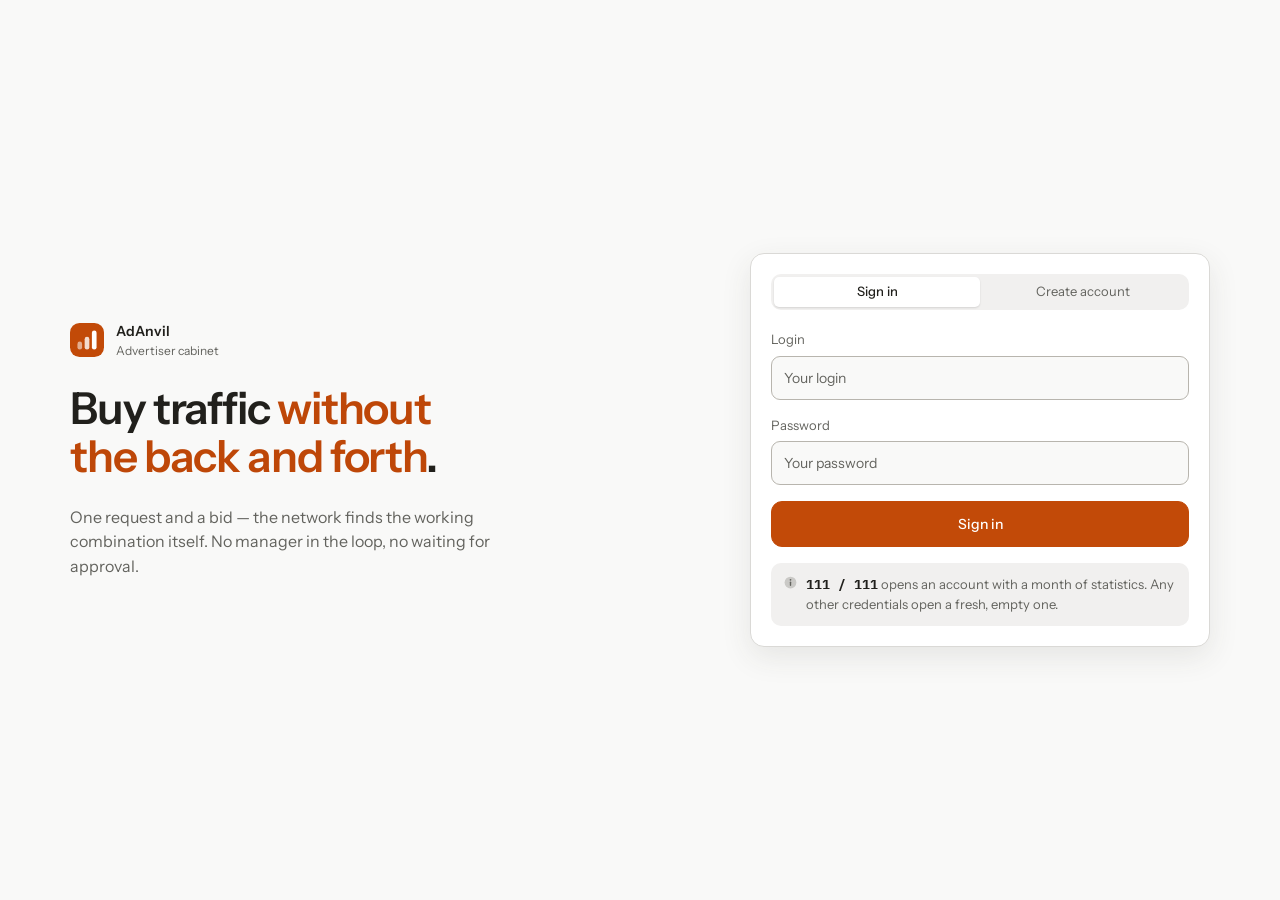
==== commit 3ad47fba: "Keep Ember, push the status colours away from it Orange stays, so the palette switcher and palettes." ====
--- a/index.html
+++ b/index.html
@@ -15,8 +15,7 @@
   <link rel="preconnect" href="https://fonts.googleapis.com">
   <link rel="preconnect" href="https://fonts.gstatic.com" crossorigin>
   <link rel="stylesheet" href="https://fonts.googleapis.com/css2?family=Instrument+Sans:wght@400;500;600;700&family=IBM+Plex+Mono:wght@400;500&display=swap">
-  <link rel="stylesheet" href="styles.css?v=68">
-  <link rel="stylesheet" href="palettes.css?v=68">
+  <link rel="stylesheet" href="styles.css?v=69">
 <script>
     /* Тема до первой отрисовки, чтобы не мигало. */
     (function () {
@@ -24,32 +23,28 @@
       try { t = localStorage.getItem('nn-theme'); } catch (e) {}
       if (!t) t = window.matchMedia('(prefers-color-scheme: light)').matches ? 'light' : 'dark';
       document.documentElement.setAttribute('data-theme', t);
-      var p = null;
-      try { p = localStorage.getItem('nn-palette'); } catch (e) {}
-      if (p) document.documentElement.setAttribute('data-palette', p);
     })();
   </script>
 </head>
 <body>
   <div id="app" class="app"></div>
   <div class="toasts" id="toasts"></div>
-  <div id="palette-bar"></div>
 
-  <script src="js/ui.js?v=68"></script>
-  <script src="js/data.js?v=68"></script>
-  <script src="js/store.js?v=68"></script>
-  <script src="js/api.js?v=68"></script>
-  <script src="js/screens/auth.js?v=68"></script>
-  <script src="js/screens/welcome.js?v=68"></script>
-  <script src="js/screens/campaigns.js?v=68"></script>
-  <script src="js/screens/new-campaign.js?v=68"></script>
-  <script src="js/screens/stats.js?v=68"></script>
-  <script src="js/screens/zones.js?v=68"></script>
-  <script src="js/screens/volumes.js?v=68"></script>
-  <script src="js/screens/payments.js?v=68"></script>
-  <script src="js/screens/profile.js?v=68"></script>
-  <script src="js/screens/postback.js?v=68"></script>
-  <script src="js/screens/notifications.js?v=68"></script>
-  <script src="js/app.js?v=68"></script>
+  <script src="js/ui.js?v=69"></script>
+  <script src="js/data.js?v=69"></script>
+  <script src="js/store.js?v=69"></script>
+  <script src="js/api.js?v=69"></script>
+  <script src="js/screens/auth.js?v=69"></script>
+  <script src="js/screens/welcome.js?v=69"></script>
+  <script src="js/screens/campaigns.js?v=69"></script>
+  <script src="js/screens/new-campaign.js?v=69"></script>
+  <script src="js/screens/stats.js?v=69"></script>
+  <script src="js/screens/zones.js?v=69"></script>
+  <script src="js/screens/volumes.js?v=69"></script>
+  <script src="js/screens/payments.js?v=69"></script>
+  <script src="js/screens/profile.js?v=69"></script>
+  <script src="js/screens/postback.js?v=69"></script>
+  <script src="js/screens/notifications.js?v=69"></script>
+  <script src="js/app.js?v=69"></script>
 </body>
 </html>
--- a/styles.css
+++ b/styles.css
@@ -22,13 +22,15 @@
   --bg:#111110; --surface:#191918; --surface-2:#2a2a28; --surface-3:#31312e;
   --border:#42413e; --border-strong:#7c7b74;
   --text:#eeeeec; --text-2:#b5b3ad; --text-3:#b5b3ad;
-  --accent:#FFA36A; --accent-hover:#FFB98C; --accent-soft:#2B211A; --accent-tint:#6B3A18; --accent-line:#8A4B25;
+  --accent:#FFA36A; --accent-hover:#FFB98C; --accent-soft:#2B211A; --accent-tint:#6B3A18; --accent-line:#8A4B25; --item-new:#3A1E0D;
   --accent-solid:#EE6A1C; --on-accent:#160D06;
   /* Кнопка должна быть видна на тёмном: заливка на две ступени светлее
      поверхности, линия — ещё на две. Никаких градиентов и фасок. */
   --btn-face:#31312e; --btn-face-2:#3d3c39; --btn-line:#62605b;
-  --pos:#71d083; --neg:#ff9592; --warn:#ffca16; --info:#70b8ff;
-  --pos-soft:#1b2a1e; --neg-soft:#3b1219; --warn-soft:#302008;
+  /* Статусы намеренно уведены от акцента: нефрит, чистый красный,
+     жёлтый и циан — их не спутать с оранжевым ни в таблице, ни на графике. */
+  --pos:#1fd8a4; --neg:#ec5d5e; --warn:#f5e147; --info:#4ccce6;
+  --pos-soft:#0f2e22; --neg-soft:#3b1219; --warn-soft:#2d2305;
   --shadow:0 10px 30px rgba(0,0,0,0.45);
   color-scheme: dark;
 }
@@ -37,11 +39,11 @@
   --bg:#f9f9f8; --surface:#ffffff; --surface-2:#f1f0ef; --surface-3:#e9e8e6;
   --border:#dad9d6; --border-strong:#bcbbb5;
   --text:#21201c; --text-2:#63635e; --text-3:#63635e;
-  --accent:#BE4708; --accent-hover:#8A3405; --accent-soft:#FFEEDD; --accent-tint:#FBD3B2; --accent-line:#F0A472;
+  --accent:#BE4708; --accent-hover:#8A3405; --accent-soft:#FFEEDD; --accent-tint:#FBD3B2; --accent-line:#F0A472; --item-new:#FFEEDD;
   --accent-solid:#C24A08; --on-accent:#FFFFFF;
   --btn-face:#FFFFFF; --btn-face-2:#F1EFEC; --btn-line:#B8B5AE;
-  --pos:#2a7e3b; --neg:#ce2c31; --warn:#ab6400; --info:#0d74ce;
-  --pos-soft:#e9f6e9; --neg-soft:#feebec; --warn-soft:#fff7c2;
+  --pos:#208368; --neg:#ce2c31; --warn:#9e6c00; --info:#107d98;
+  --pos-soft:#e6f7ed; --neg-soft:#feebec; --warn-soft:#fffab8;
   --shadow:0 10px 30px rgba(60,56,48,0.10);
   color-scheme: light;
 }
@@ -399,10 +401,7 @@
 .item { display:flex; gap:var(--s3); padding:var(--s4); border-bottom:1px solid var(--border); cursor:pointer; }
 .item:last-of-type { border-bottom:none; }
 .item:hover { background:var(--surface-2); }
-.item { position:relative; }
-.item.new { background:var(--surface-2); }
-.item.new::before { content:''; position:absolute; left:0; top:0; bottom:0; width:3px;
-  background:var(--accent); }
+.item.new { background:var(--item-new); }
 .it-ic { width:30px; height:30px; flex:0 0 30px; border-radius:var(--r-sm); display:flex; align-items:center;
   justify-content:center; border:1px solid var(--border); }
 .it-t { font-size:var(--fs-3); font-weight:500; }
@@ -793,21 +792,3 @@
   .umenu { max-width:calc(100vw - 24px); }
 }
 
-/* ── временный переключатель палитр (удаляется после выбора) ── */
-#palette-bar { position:fixed; right:18px; bottom:18px; z-index:200; display:flex;
-  flex-direction:column; align-items:flex-end; gap:8px; }
-.pal-tab { height:38px; padding:0 16px; border-radius:99px; cursor:pointer;
-  border:1px solid var(--btn-line); background:var(--btn-face); color:var(--text);
-  font-family:var(--sans); font-size:var(--fs-2); font-weight:500; box-shadow:var(--shadow); }
-.pal-list { display:none; width:270px; padding:8px; border-radius:var(--r);
-  background:var(--surface); border:1px solid var(--border); box-shadow:var(--shadow); }
-#palette-bar.open .pal-list { display:block; }
-.pal-h { font-size:var(--fs-1); color:var(--text-3); padding:6px 8px 8px; }
-.pal-i { display:flex; align-items:center; gap:10px; width:100%; text-align:left; cursor:pointer;
-  padding:8px; border-radius:var(--r-sm); border:1px solid transparent; background:none;
-  color:var(--text); font-family:var(--sans); }
-.pal-i:hover { background:var(--surface-2); }
-.pal-i.on { border-color:var(--accent-line); background:var(--accent-soft); }
-.pal-dot { width:20px; height:20px; border-radius:6px; flex:0 0 20px; }
-.pal-i b { display:block; font-size:var(--fs-2); font-weight:500; }
-.pal-i i { display:block; font-size:var(--fs-1); color:var(--text-3); font-style:normal; margin-top:1px; }
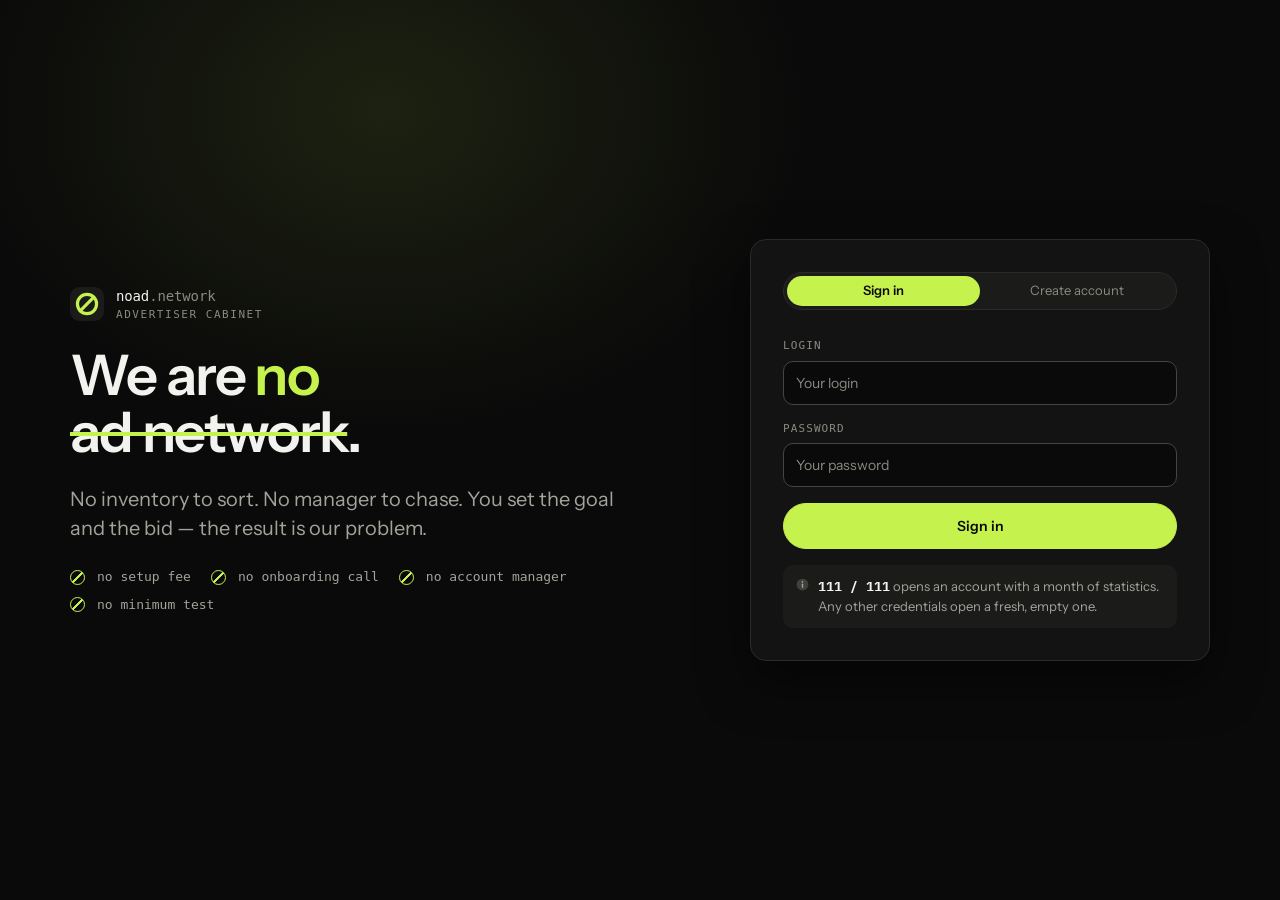
==== commit 46538346: "Restyle the cabinet after noad.network Dark-only noad palette with the lime accent, pill buttons and" ====
--- a/index.html
+++ b/index.html
@@ -3,48 +3,39 @@
 <head>
   <meta charset="utf-8">
   <meta name="viewport" content="width=device-width, initial-scale=1">
-  <title>AdAnvil — Advertiser Dashboard</title>
-  <meta name="description" content="AdAnvil advertiser dashboard — campaigns, statistics and placements in one place.">
-  <link rel="icon" href="favicon.svg?v=3" type="image/svg+xml">
-  <meta name="theme-color" content="#f76b15">
+  <title>noad.network — Advertiser Dashboard</title>
+  <meta name="description" content="noad.network advertiser dashboard — campaigns, statistics and placements in one place.">
+  <link rel="icon" href="favicon.svg?v=4" type="image/svg+xml">
+  <meta name="theme-color" content="#0A0A0A">
   <meta property="og:type" content="website">
-  <meta property="og:title" content="AdAnvil — Advertiser">
+  <meta property="og:title" content="noad.network — Advertiser">
   <meta property="og:description" content="One request, the whole network: campaigns, statistics and placements in one cabinet.">
   <meta property="og:url" content="https://hakonprogram.github.io/new-network-cabinet/">
   <meta name="twitter:card" content="summary">
   <link rel="preconnect" href="https://fonts.googleapis.com">
   <link rel="preconnect" href="https://fonts.gstatic.com" crossorigin>
   <link rel="stylesheet" href="https://fonts.googleapis.com/css2?family=Instrument+Sans:wght@400;500;600;700&family=IBM+Plex+Mono:wght@400;500&display=swap">
-  <link rel="stylesheet" href="styles.css?v=69">
-<script>
-    /* Тема до первой отрисовки, чтобы не мигало. */
-    (function () {
-      var t = null;
-      try { t = localStorage.getItem('nn-theme'); } catch (e) {}
-      if (!t) t = window.matchMedia('(prefers-color-scheme: light)').matches ? 'light' : 'dark';
-      document.documentElement.setAttribute('data-theme', t);
-    })();
-  </script>
+  <link rel="stylesheet" href="styles.css?v=73">
 </head>
 <body>
   <div id="app" class="app"></div>
   <div class="toasts" id="toasts"></div>
 
-  <script src="js/ui.js?v=69"></script>
-  <script src="js/data.js?v=69"></script>
-  <script src="js/store.js?v=69"></script>
-  <script src="js/api.js?v=69"></script>
-  <script src="js/screens/auth.js?v=69"></script>
-  <script src="js/screens/welcome.js?v=69"></script>
-  <script src="js/screens/campaigns.js?v=69"></script>
-  <script src="js/screens/new-campaign.js?v=69"></script>
-  <script src="js/screens/stats.js?v=69"></script>
-  <script src="js/screens/zones.js?v=69"></script>
-  <script src="js/screens/volumes.js?v=69"></script>
-  <script src="js/screens/payments.js?v=69"></script>
-  <script src="js/screens/profile.js?v=69"></script>
-  <script src="js/screens/postback.js?v=69"></script>
-  <script src="js/screens/notifications.js?v=69"></script>
-  <script src="js/app.js?v=69"></script>
+  <script src="js/ui.js?v=73"></script>
+  <script src="js/data.js?v=73"></script>
+  <script src="js/store.js?v=73"></script>
+  <script src="js/api.js?v=73"></script>
+  <script src="js/screens/auth.js?v=73"></script>
+  <script src="js/screens/welcome.js?v=73"></script>
+  <script src="js/screens/campaigns.js?v=73"></script>
+  <script src="js/screens/new-campaign.js?v=73"></script>
+  <script src="js/screens/stats.js?v=73"></script>
+  <script src="js/screens/zones.js?v=73"></script>
+  <script src="js/screens/volumes.js?v=73"></script>
+  <script src="js/screens/payments.js?v=73"></script>
+  <script src="js/screens/profile.js?v=73"></script>
+  <script src="js/screens/postback.js?v=73"></script>
+  <script src="js/screens/notifications.js?v=73"></script>
+  <script src="js/app.js?v=73"></script>
 </body>
 </html>
--- a/styles.css
+++ b/styles.css
@@ -1,8 +1,9 @@
 /* ═══════════════════════════════════════════════════════════
-   AdAnvil — advertiser console
-   Design tokens: одна шкала кегля, один шаг отступов, две темы.
-   Правила: без капса, без разрядки, цифры табличные в том же
-   шрифте, что и текст; моноширинный — только для ID и кода.
+   noad.network — advertiser console
+   Язык тот же, что у лендинга noad.network: почти чёрный фон,
+   один кислотный акцент, кнопки-пилюли. Тема одна — тёмная.
+   Правила: капс с разрядкой — только у моноширинных меток
+   (подписи колонок, показателей, полей); цифры табличные.
    ═══════════════════════════════════════════════════════════ */
 
 :root {
@@ -11,41 +12,27 @@
   --lh-tight:1.25; --lh:1.5;
   /* отступы: шаг 4 */
   --s1:4px; --s2:8px; --s3:12px; --s4:16px; --s5:20px; --s6:24px; --s7:32px; --s8:40px;
-  --r:14px; --r-sm:10px;
+  --r:16px; --r-sm:10px; --pill:999px;
   --sans:"Instrument Sans",-apple-system,BlinkMacSystemFont,"Segoe UI",Roboto,sans-serif;
   --mono:"IBM Plex Mono",ui-monospace,Menlo,monospace;
   --ctrl:38px; --ctrl-lg:44px; --row:58px;
-}
-
-/* ── тёмная тема (по умолчанию) ── */
-:root, :root[data-theme="dark"] {
-  --bg:#111110; --surface:#191918; --surface-2:#2a2a28; --surface-3:#31312e;
-  --border:#42413e; --border-strong:#7c7b74;
-  --text:#eeeeec; --text-2:#b5b3ad; --text-3:#b5b3ad;
-  --accent:#FFA36A; --accent-hover:#FFB98C; --accent-soft:#2B211A; --accent-tint:#6B3A18; --accent-line:#8A4B25; --item-new:#3A1E0D;
-  --accent-solid:#EE6A1C; --on-accent:#160D06;
-  /* Кнопка должна быть видна на тёмном: заливка на две ступени светлее
-     поверхности, линия — ещё на две. Никаких градиентов и фасок. */
-  --btn-face:#31312e; --btn-face-2:#3d3c39; --btn-line:#62605b;
-  /* Статусы намеренно уведены от акцента: нефрит, чистый красный,
-     жёлтый и циан — их не спутать с оранжевым ни в таблице, ни на графике. */
-  --pos:#1fd8a4; --neg:#ec5d5e; --warn:#f5e147; --info:#4ccce6;
-  --pos-soft:#0f2e22; --neg-soft:#3b1219; --warn-soft:#2d2305;
-  --shadow:0 10px 30px rgba(0,0,0,0.45);
+
+  --bg:#0A0A0A; --surface:#131313; --surface-2:#1B1B1A; --surface-3:#242423;
+  --border:#2A2A28; --border-strong:#46463F;
+  /* text-3 светлее, чем на лендинге (#6E6E66): в кабинете им набраны
+     мелкие подписи 12–13px, и им нужен контраст не ниже 4.5:1. */
+  --text:#F2F2EE; --text-2:#A3A39B; --text-3:#8A8A82;
+  --accent:#C6F24E; --accent-hover:#D7FF68; --accent-soft:#1A2109; --accent-tint:#3E5416; --accent-line:#3E5416; --item-new:#141A07;
+  --accent-solid:#C6F24E; --on-accent:#0A0A0A;
+  /* Вторичная кнопка — контур без заливки, как на лендинге; заливка
+     появляется только под курсором. */
+  --btn-face:transparent; --btn-face-2:#1B1B1A; --btn-line:#46463F;
+  /* Статусы уведены от лаймового акцента: бирюза, красный, янтарь и
+     голубой — их не спутать с акцентом ни в таблице, ни на графике. */
+  --pos:#2DD4BF; --neg:#F2584E; --warn:#F5A524; --info:#60A5FA;
+  --pos-soft:#0B2622; --neg-soft:#2E1210; --warn-soft:#2B1E07;
+  --shadow:0 20px 50px rgba(0,0,0,0.5);
   color-scheme: dark;
-}
-/* ── светлая тема ── */
-:root[data-theme="light"] {
-  --bg:#f9f9f8; --surface:#ffffff; --surface-2:#f1f0ef; --surface-3:#e9e8e6;
-  --border:#dad9d6; --border-strong:#bcbbb5;
-  --text:#21201c; --text-2:#63635e; --text-3:#63635e;
-  --accent:#BE4708; --accent-hover:#8A3405; --accent-soft:#FFEEDD; --accent-tint:#FBD3B2; --accent-line:#F0A472; --item-new:#FFEEDD;
-  --accent-solid:#C24A08; --on-accent:#FFFFFF;
-  --btn-face:#FFFFFF; --btn-face-2:#F1EFEC; --btn-line:#B8B5AE;
-  --pos:#208368; --neg:#ce2c31; --warn:#9e6c00; --info:#107d98;
-  --pos-soft:#e6f7ed; --neg-soft:#feebec; --warn-soft:#fffab8;
-  --shadow:0 10px 30px rgba(60,56,48,0.10);
-  color-scheme: light;
 }
 
 * { box-sizing:border-box; }
@@ -73,8 +60,9 @@
   padding:var(--s5) 0; }
 .side-inner { position:sticky; top:var(--s5); display:flex; flex-direction:column; gap:var(--s6); }
 .brand { display:flex; align-items:center; gap:var(--s3); padding:0 var(--s5); cursor:pointer; }
-.brand-name { font-size:var(--fs-3); font-weight:600; }
-.brand-sub { font-size:var(--fs-1); color:var(--text-3); }
+.brand-name { font-family:var(--mono); font-size:var(--fs-3); font-weight:500; letter-spacing:-.01em; }
+.brand-name i { font-style:normal; color:var(--text-3); }
+.brand-sub { font-family:var(--mono); font-size:11px; letter-spacing:.14em; text-transform:uppercase; color:var(--text-3); }
 .nav { display:flex; flex-direction:column; gap:2px; padding:0 var(--s3); }
 .nav-cap { font-size:var(--fs-1); color:var(--text-3); padding:var(--s3) var(--s2) var(--s1); }
 .nav-i { display:flex; align-items:center; gap:var(--s3); padding:var(--s2) var(--s2); border-radius:var(--r-sm);
@@ -84,13 +72,14 @@
 .nav-i.on svg { color:var(--accent); }
 .nav-badge { margin-left:auto; font-size:var(--fs-1); color:var(--text-3); font-variant-numeric:tabular-nums; }
 .nav-badge.hot { color:var(--on-accent); background:var(--accent); border-radius:10px; padding:1px 7px; font-weight:500; }
-.avatar { width:30px; height:30px; border-radius:var(--r-sm); background:var(--accent);
+.avatar { width:30px; height:30px; border-radius:50%; background:var(--accent);
   display:flex; align-items:center; justify-content:center; font-size:var(--fs-2); font-weight:600; color:var(--on-accent); }
 .cid { font-size:var(--fs-1); color:var(--text-3); }
 
 .main { flex:1; min-width:0; display:flex; flex-direction:column; }
 .topbar { height:60px; flex:0 0 60px; border-bottom:1px solid var(--border); display:flex; align-items:center;
-  gap:var(--s4); padding:0 var(--s6); background:var(--bg); position:sticky; top:0; z-index:20; }
+  gap:var(--s4); padding:0 var(--s6); background:rgba(10,10,10,.85); backdrop-filter:blur(12px);
+  -webkit-backdrop-filter:blur(12px); position:sticky; top:0; z-index:20; }
 .crumbs { display:flex; align-items:center; gap:var(--s2); color:var(--text-3); }
 .crumbs b { color:var(--text); font-weight:500; }
 .crumbs .lnk { cursor:pointer; }
@@ -112,26 +101,26 @@
 /* Кнопки плоские: цвет и контур делают всю работу. Радиус мельче,
    чем у карточек, — так контрол и поверхность читаются как разное. */
 .btn { display:inline-flex; align-items:center; justify-content:center; gap:var(--s2); height:var(--ctrl);
-  padding:0 var(--s4); border-radius:9px; font-size:var(--fs-2); font-weight:500; cursor:pointer;
+  padding:0 var(--s4); border-radius:var(--pill); font-size:var(--fs-2); font-weight:500; cursor:pointer;
   white-space:nowrap; border:1px solid var(--btn-line); color:var(--text); background:var(--btn-face);
   transition:background .12s ease, border-color .12s ease, color .12s ease; }
 .btn:hover { background:var(--btn-face-2); border-color:var(--border-strong); }
 .btn:active { background:var(--surface-3); }
 
-.btn-pri { color:var(--on-accent); background:var(--accent-solid); border-color:var(--accent-solid); }
-.btn-pri:hover { background:var(--accent); border-color:var(--accent); color:var(--on-accent); }
+.btn-pri { color:var(--on-accent); background:var(--accent-solid); border-color:var(--accent-solid); font-weight:600; }
+.btn-pri:hover { background:var(--accent-hover); border-color:var(--accent-hover); color:var(--on-accent); }
 .btn-pri:active { background:var(--accent-solid); }
 
 .btn-ghost { border-color:transparent; background:none; color:var(--text-2); }
 .btn-ghost:hover { color:var(--text); background:var(--surface-2); border-color:transparent; }
-.btn-sm { height:32px; padding:0 var(--s3); border-radius:8px; }
-.btn-xs { height:28px; padding:0 10px; font-size:var(--fs-1); border-radius:7px; }
-.btn-lg { height:var(--ctrl-lg); padding:0 var(--s5); font-size:var(--fs-3); border-radius:11px; }
+.btn-sm { height:32px; padding:0 var(--s4); }
+.btn-xs { height:28px; padding:0 var(--s3); font-size:var(--fs-1); }
+.btn-lg { height:var(--ctrl-lg); padding:0 var(--s6); font-size:var(--fs-3); }
 .btn-danger:hover { border-color:var(--neg); color:var(--neg); background:var(--neg-soft); }
 .btn-up:hover { border-color:var(--accent); color:var(--accent); background:var(--accent-soft); }
 .btn-up.on, .btn.on { border-color:var(--accent-line); color:var(--accent); background:var(--accent-soft); }
 
-.act { width:30px; height:30px; flex:0 0 30px; border-radius:8px; display:flex; align-items:center;
+.act { width:30px; height:30px; flex:0 0 30px; border-radius:50%; display:flex; align-items:center;
   justify-content:center; cursor:pointer; color:var(--text-2); background:var(--btn-face);
   border:1px solid var(--btn-line); transition:background .12s ease, color .12s ease; }
 .act:hover { color:var(--text); background:var(--btn-face-2); border-color:var(--border-strong); }
@@ -156,7 +145,7 @@
 .lab { font-size:var(--fs-2); font-weight:500; color:var(--text-2); }
 .hint { font-size:var(--fs-1); color:var(--text-3); line-height:var(--lh); }
 .inp { height:var(--ctrl-lg); padding:0 var(--s3); background:var(--bg); border:1px solid var(--btn-line);
-  border-radius:9px; color:var(--text); outline:none; width:100%; }
+  border-radius:var(--r-sm); color:var(--text); outline:none; width:100%; }
 .inp:hover { border-color:var(--text-3); }
 .inp:focus { border-color:var(--accent); box-shadow:0 0 0 3px var(--accent-soft); }
 .inp[readonly] { color:var(--text-2); background:var(--surface-2); }
@@ -175,19 +164,19 @@
 .with-btn { display:flex; gap:var(--s2); }
 
 /* ── переключатели ── */
-.segs { display:inline-flex; padding:3px; background:var(--surface-2); border-radius:var(--r-sm); }
-.seg { display:flex; align-items:center; gap:var(--s2); height:30px; padding:0 var(--s3); border-radius:5px;
+.segs { display:inline-flex; padding:3px; background:var(--surface-2); border:1px solid var(--border); border-radius:var(--pill); }
+.seg { display:flex; align-items:center; gap:var(--s2); height:30px; padding:0 var(--s4); border-radius:var(--pill);
   white-space:nowrap; flex:0 0 auto;
   color:var(--text-3); font-size:var(--fs-2); cursor:pointer; }
 .seg:hover { color:var(--text); }
-.seg.on { color:var(--text); background:var(--surface); font-weight:500; box-shadow:0 1px 2px rgba(0,0,0,0.12); }
+.seg.on { color:var(--on-accent); background:var(--accent); font-weight:600; }
 .seg-n { font-size:var(--fs-1); color:var(--text-3); }
-.seg.on .seg-n { color:var(--accent); }
-.seg2 { display:inline-flex; padding:3px; background:var(--surface-2); border-radius:var(--r-sm); }
-.seg2 > div { height:32px; padding:0 var(--s3); display:flex; align-items:center; border-radius:5px;
+.seg.on .seg-n { color:var(--on-accent); opacity:0.7; }
+.seg2 { display:inline-flex; padding:3px; background:var(--surface-2); border:1px solid var(--border); border-radius:var(--pill); }
+.seg2 > div { height:32px; padding:0 var(--s4); display:flex; align-items:center; border-radius:var(--pill);
   cursor:pointer; font-size:var(--fs-2); color:var(--text-3); }
 .seg2 > div:hover { color:var(--text); }
-.seg2 > div.on { background:var(--surface); color:var(--text); font-weight:500; box-shadow:0 1px 2px rgba(0,0,0,0.12); }
+.seg2 > div.on { background:var(--accent); color:var(--on-accent); font-weight:600; }
 .opts { display:flex; gap:var(--s2); flex-wrap:wrap; }
 .opt { height:var(--ctrl); padding:0 var(--s3); display:flex; align-items:center; gap:var(--s2);
   border-radius:var(--r-sm); cursor:pointer; border:1px solid var(--border-strong); background:var(--surface);
@@ -195,10 +184,10 @@
 .opt:hover { color:var(--text); border-color:var(--text-3); }
 .opt.on { background:var(--accent-soft); border-color:var(--accent); color:var(--accent); font-weight:500; }
 .chips { display:flex; gap:var(--s2); flex-wrap:wrap; }
-.chip { height:32px; padding:0 var(--s3); display:flex; align-items:center; border-radius:var(--r-sm);
-  cursor:pointer; border:1px solid transparent; color:var(--text-3); font-size:var(--fs-2); }
+.chip { height:32px; padding:0 var(--s4); display:flex; align-items:center; border-radius:var(--pill);
+  cursor:pointer; border:1px solid var(--border); color:var(--text-3); font-size:var(--fs-2); }
 .chip:hover { color:var(--text); background:var(--surface-2); }
-.chip.on { background:var(--accent-soft); color:var(--accent); font-weight:500; }
+.chip.on { background:var(--accent-soft); border-color:var(--accent-line); color:var(--accent); font-weight:500; }
 .sw { width:38px; height:22px; border-radius:11px; background:var(--surface-3); position:relative;
   cursor:pointer; flex:0 0 38px; }
 .sw i { position:absolute; top:3px; left:3px; width:16px; height:16px; border-radius:50%;
@@ -217,8 +206,8 @@
   border:solid var(--on-accent); border-width:0 2px 2px 0; transform:rotate(45deg); }
 
 /* ── метки ── */
-.tag { display:inline-flex; align-items:center; height:20px; padding:0 var(--s2); border-radius:4px;
-  font-size:var(--fs-1); border:1px solid var(--border); color:var(--text-3); }
+.tag { display:inline-flex; align-items:center; height:20px; padding:0 var(--s2); border-radius:var(--pill);
+  font-family:var(--mono); font-size:11px; letter-spacing:.04em; border:1px solid var(--border); color:var(--text-3); }
 .tag-18 { color:var(--neg); border-color:var(--neg); }
 .model { font-size:var(--fs-2); color:var(--text-2); }
 .pill { display:inline-flex; align-items:center; gap:var(--s2); font-size:var(--fs-2); color:var(--text-2); }
@@ -601,7 +590,7 @@
 .rb-dates .inp { width:150px; height:var(--ctrl); }
 .rb-dash { color:var(--text-3); }
 .rb-group { display:flex; align-items:center; gap:var(--s2); }
-.rb-group .inp { height:var(--ctrl); border-radius:9px; width:150px; }
+.rb-group .inp { height:var(--ctrl); width:150px; }
 .rb-lab { font-size:var(--fs-2); color:var(--text-2); white-space:nowrap; }
 .rb-acts { margin-left:auto; display:flex; align-items:center; gap:var(--s2); }
 .btn.on { border-color:var(--accent); color:var(--accent); background:var(--accent-soft); }
@@ -647,7 +636,7 @@
    состоянии становится плотнее — элемент читается как включённый. */
 .ic { flex:0 0 auto; }
 .nav-i.on .ic-b, .btn-pri .ic-b, .act:hover .ic-b { opacity:0.55; }
-.brand .mark { border-radius:9px; box-shadow:0 2px 8px rgba(0,0,0,0.18); }
+.brand .mark { border-radius:9px; }
 
 /* Активный пункт меню помечен полосой — меню перестаёт быть плоским списком. */
 .nav-i { position:relative; }
@@ -792,3 +781,79 @@
   .umenu { max-width:calc(100vw - 24px); }
 }
 
+
+/* ═══════════════════════════════════════════════════════════
+   Форма кампании в анатомии PropellerAds: не набор карточек,
+   а белое полотно, где секции разделены линией, заголовки
+   крупные, а поля заметно выше и просторнее.
+   ═══════════════════════════════════════════════════════════ */
+.form-flat .card { background:none; border:0; border-radius:0;
+  border-top:1px solid var(--border); }
+.form-flat .card:first-of-type { border-top:0; }
+.form-flat .card-h { padding:var(--s7) 0 var(--s4); border-bottom:0; align-items:baseline; }
+.form-flat .card-n { display:none; }
+.form-flat .card-t { font-size:22px; font-weight:700; letter-spacing:-0.01em; }
+.form-flat .card-s { font-size:var(--fs-3); color:var(--text-2); }
+.form-flat .card-b { padding:0 0 var(--s6); gap:var(--s6); }
+.form-flat .lab { font-size:var(--fs-3); color:var(--text); }
+.form-flat .inp { height:48px; font-size:var(--fs-3); }
+.form-flat .sel-inp { height:48px; }
+
+/* Липкая навигация по секциям — как вкладки над формой. */
+.sectnav { position:sticky; top:60px; z-index:15; display:flex; gap:var(--s5); flex-wrap:wrap;
+  padding:var(--s3) 0; margin-bottom:var(--s2);
+  background:var(--bg); border-bottom:1px solid var(--border); }
+.sectnav-i { border:0; background:none; cursor:pointer; padding:6px 0; font-family:var(--sans);
+  font-size:var(--fs-3); color:var(--text-2); border-bottom:2px solid transparent; }
+.sectnav-i:hover { color:var(--accent); border-bottom-color:var(--accent-line); }
+@media (max-width:900px) {
+  .sectnav { top:0; gap:var(--s4); overflow-x:auto; flex-wrap:nowrap; }
+  .sectnav-i { white-space:nowrap; }
+}
+
+/* Сегментные группы: слитный блок, выбранный — белый с контуром. */
+.opts { display:inline-flex; gap:0; flex-wrap:wrap; padding:0;
+  border:1px solid var(--btn-line); border-radius:var(--pill); overflow:hidden; background:var(--surface-2); }
+.opt { height:40px; padding:0 var(--s4); border:0; border-right:1px solid var(--btn-line);
+  border-radius:0; background:none; color:var(--text-2); }
+.opt:last-child { border-right:0; }
+.opt:hover { color:var(--text); background:var(--surface-3); border-color:var(--btn-line); }
+.opt.on { background:var(--accent-soft); color:var(--accent); font-weight:600; border-color:var(--btn-line); }
+.sectnav-i.on { color:var(--accent); border-bottom-color:var(--accent); font-weight:600; }
+
+/* ═══════════════════════════════════════════════════════════
+   Язык noad.network: моноширинные метки капсом с разрядкой.
+   Только подписи (колонки, показатели, поля, разделы меню) —
+   значения и названия остаются обычным шрифтом.
+   ═══════════════════════════════════════════════════════════ */
+.nav-cap, .th, .kpi-lab, .stat .k, .bal-lab, .af-l, .hero-l, .rb-lab, .filt .lab {
+  font-family:var(--mono); font-size:11px; letter-spacing:.1em; text-transform:uppercase;
+  color:var(--text-3); font-weight:400; }
+.nav-cap { padding-top:var(--s4); }
+
+/* активный пункт меню — без заливки, акцентный текст и полоса, как ссылки лендинга */
+.nav-i.on { background:var(--surface-2); color:var(--text); }
+.nav-i.on svg { color:var(--accent); }
+
+/* ── вход: первый экран лендинга ── */
+.shell-auth { position:relative; overflow:hidden; }
+.shell-auth::before { content:''; position:absolute; top:-30%; left:30%; width:1000px; height:760px;
+  transform:translateX(-50%); pointer-events:none;
+  background:radial-gradient(ellipse,rgba(198,242,78,.10),transparent 60%); }
+.shell-auth > #view { position:relative; }
+.auth-h { font-size:56px; line-height:1.02; letter-spacing:-.03em; max-width:12ch; }
+.auth-h .no { color:var(--accent); }
+.auth-h s { text-decoration-line:line-through; text-decoration-color:var(--accent);
+  text-decoration-thickness:max(4px,.075em); text-decoration-skip-ink:none; white-space:nowrap; }
+.auth-sub { font-size:var(--fs-5); line-height:1.45; max-width:44ch; }
+.nolist { display:flex; flex-wrap:wrap; gap:var(--s2) var(--s5); margin:0; padding:0; list-style:none; }
+.nolist li { display:flex; align-items:center; gap:var(--s3);
+  font-family:var(--mono); font-size:var(--fs-2); color:var(--text-2); }
+.nolist li::before { content:''; width:13px; height:13px; flex:none; border-radius:50%;
+  border:1.5px solid var(--accent);
+  background:linear-gradient(to top left,transparent calc(50% - 1px),
+    var(--accent) calc(50% - 1px),var(--accent) calc(50% + 1px),transparent calc(50% + 1px)); }
+.auth-card { padding:var(--s7); }
+.auth-tabs { margin-bottom:var(--s2); }
+@media (max-width:960px) { .auth-h { font-size:40px; } .auth-sub { font-size:var(--fs-4); } }
+@media (max-width:560px) { .nolist { flex-direction:column; } }
